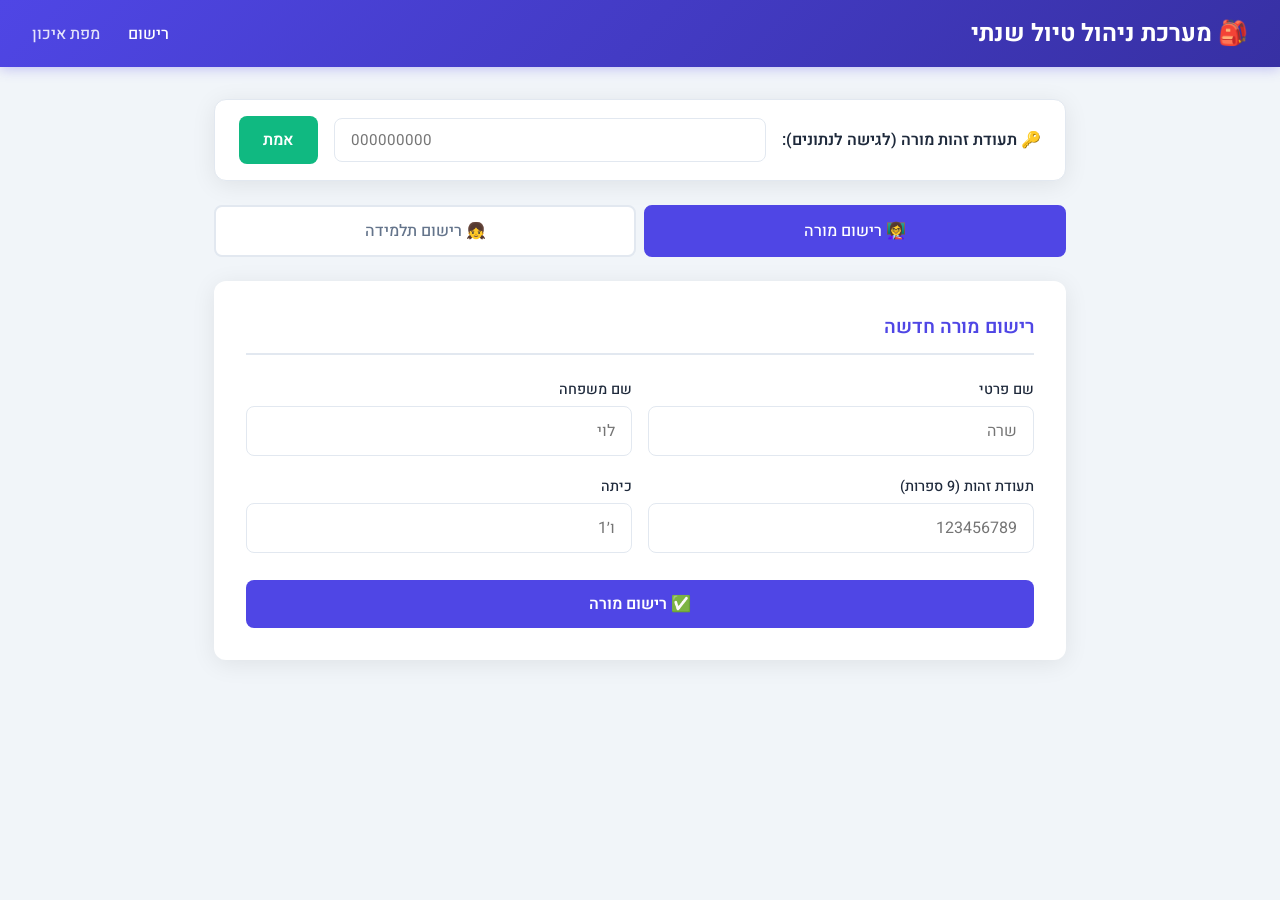
==== client/index.html @ 146b28fc "finish version 1 (not perfect)" ====
<!DOCTYPE html>
<html lang="he" dir="rtl">
<head>
  <meta charset="UTF-8" />
  <meta name="viewport" content="width=device-width, initial-scale=1.0" />
  <title>מערכת ניהול טיול — רישום</title>
  <meta name="description" content="מערכת לניהול הטיול השנתי של בנות כיתה ו׳ — רישום מורות ותלמידות" />
  <link rel="stylesheet" href="css/style.css" />
</head>
<body>

<!-- ── Header ─────────────────────────────────────────────────────────── -->
<header>
  <h1>🎒 מערכת ניהול טיול שנתי</h1>
  <nav>
    <a href="index.html" class="active">רישום</a>
    <a href="map.html">מפת איכון</a>
  </nav>
</header>

<div class="container">

  <!-- ── שורת אימות מורה ─────────────────────────────────────────────── -->
  <!--
    מנגנון האבטחה שלנו:
    מורה מזינה את תעודת הזהות שלה כאן.
    כל בקשה לשרת תשלח את התעודת זהות הזו ב-Header "X-Teacher-ID".
    השרת בודק שהיא קיימת ב-DB — אם לא, מחזיר 403 Forbidden.
  -->
  <div class="auth-bar" id="authBar">
    <label for="teacherAuthId">🔑 תעודת זהות מורה (לגישה לנתונים):</label>
    <input type="text" id="teacherAuthId" maxlength="9" placeholder="000000000" />
    <button class="btn btn-success" onclick="setTeacherAuth()">אמת</button>
    <span id="authBadge" class="badge" style="display:none"></span>
  </div>

  <!-- ── Tabs: בחירה בין רישום מורה / תלמידה ────────────────────────── -->
  <div class="tabs">
    <button class="tab-btn active" id="tabTeacher" onclick="switchTab('teacher')">
      👩‍🏫 רישום מורה
    </button>
    <button class="tab-btn" id="tabStudent" onclick="switchTab('student')">
      👧 רישום תלמידה
    </button>
  </div>

  <!-- ── טופס רישום מורה ─────────────────────────────────────────────── -->
  <div class="card" id="formTeacher">
    <h2>רישום מורה חדשה</h2>
    <form id="teacherForm" onsubmit="submitTeacher(event)">
      <div class="form-row">
        <div class="form-group">
          <label for="tFirstName">שם פרטי</label>
          <input type="text" id="tFirstName" required placeholder="שרה" />
        </div>
        <div class="form-group">
          <label for="tLastName">שם משפחה</label>
          <input type="text" id="tLastName" required placeholder="לוי" />
        </div>
      </div>
      <div class="form-row">
        <div class="form-group">
          <label for="tIdNumber">תעודת זהות (9 ספרות)</label>
          <input type="text" id="tIdNumber" required maxlength="9" placeholder="123456789" pattern="\d{9}" />
        </div>
        <div class="form-group">
          <label for="tClassName">כיתה</label>
          <input type="text" id="tClassName" required placeholder="ו׳1" />
        </div>
      </div>
      <button type="submit" class="btn btn-primary">✅ רישום מורה</button>
    </form>
    <div class="alert" id="teacherAlert"></div>
  </div>

  <!-- ── טופס רישום תלמידה ───────────────────────────────────────────── -->
  <div class="card" id="formStudent" style="display:none">
    <h2>רישום תלמידה חדשה</h2>
    <p style="color: var(--muted); font-size:0.9rem; margin-bottom:1rem;">
      ⚠️ רישום תלמידה מחייב אימות מורה בשורת האימות למעלה.
    </p>
    <form id="studentForm" onsubmit="submitStudent(event)">
      <div class="form-row">
        <div class="form-group">
          <label for="sFirstName">שם פרטי</label>
          <input type="text" id="sFirstName" required placeholder="מיכל" />
        </div>
        <div class="form-group">
          <label for="sLastName">שם משפחה</label>
          <input type="text" id="sLastName" required placeholder="כהן" />
        </div>
      </div>
      <div class="form-row">
        <div class="form-group">
          <label for="sIdNumber">תעודת זהות (9 ספרות)</label>
          <input type="text" id="sIdNumber" required maxlength="9" placeholder="987654321" pattern="\d{9}" />
        </div>
        <div class="form-group">
          <label for="sClassName">כיתה</label>
          <input type="text" id="sClassName" required placeholder="ו׳1" />
        </div>
      </div>
      <button type="submit" class="btn btn-primary">✅ רישום תלמידה</button>
    </form>
    <div class="alert" id="studentAlert"></div>
  </div>

</div><!-- /container -->

<script src="js/register.js"></script>
</body>
</html>
---- client/css/style.css ----
/* ════════════════════════════════════════════════════════════════
   style.css — עיצוב כללי למערכת ניהול הטיול
   ════════════════════════════════════════════════════════════════ */

@import url('https://fonts.googleapis.com/css2?family=Heebo:wght@300;400;500;600;700&display=swap');

/* ── משתני צבעים (CSS Variables) ── */
:root {
  --primary:     #4f46e5;   /* סגול */
  --primary-dark:#3730a3;
  --success:     #10b981;   /* ירוק */
  --danger:      #ef4444;   /* אדום */
  --warning:     #f59e0b;   /* כתום */
  --bg:          #f1f5f9;
  --card:        #ffffff;
  --text:        #1e293b;
  --muted:       #64748b;
  --border:      #e2e8f0;
  --radius:      12px;
  --shadow:      0 4px 24px rgba(0,0,0,0.08);
}

* {
  box-sizing: border-box;
  margin: 0;
  padding: 0;
}

body {
  font-family: 'Heebo', sans-serif;
  background: var(--bg);
  color: var(--text);
  direction: rtl;
  min-height: 100vh;
}

/* ── Header ── */
header {
  background: linear-gradient(135deg, var(--primary), var(--primary-dark));
  color: white;
  padding: 1rem 2rem;
  display: flex;
  align-items: center;
  justify-content: space-between;
  box-shadow: 0 2px 12px rgba(79,70,229,0.3);
}

header h1 {
  font-size: 1.5rem;
  font-weight: 700;
  display: flex;
  align-items: center;
  gap: 0.5rem;
}

header nav a {
  color: rgba(255,255,255,0.85);
  text-decoration: none;
  margin-right: 1.5rem;
  font-weight: 500;
  transition: color 0.2s;
}

header nav a:hover,
header nav a.active {
  color: white;
}

/* ── Container ── */
.container {
  max-width: 900px;
  margin: 2rem auto;
  padding: 0 1.5rem;
}

/* ── Card ── */
.card {
  background: var(--card);
  border-radius: var(--radius);
  box-shadow: var(--shadow);
  padding: 2rem;
  margin-bottom: 1.5rem;
}

.card h2 {
  font-size: 1.2rem;
  font-weight: 600;
  margin-bottom: 1.5rem;
  color: var(--primary);
  border-bottom: 2px solid var(--border);
  padding-bottom: 0.75rem;
}

/* ── Tabs ── */
.tabs {
  display: flex;
  gap: 0.5rem;
  margin-bottom: 1.5rem;
}

.tab-btn {
  flex: 1;
  padding: 0.75rem;
  border: 2px solid var(--border);
  background: white;
  border-radius: 8px;
  cursor: pointer;
  font-family: 'Heebo', sans-serif;
  font-size: 1rem;
  font-weight: 500;
  color: var(--muted);
  transition: all 0.2s;
}

.tab-btn.active {
  background: var(--primary);
  border-color: var(--primary);
  color: white;
}

.tab-btn:hover:not(.active) {
  border-color: var(--primary);
  color: var(--primary);
}

/* ── Form ── */
.form-group {
  margin-bottom: 1.2rem;
}

.form-group label {
  display: block;
  font-weight: 500;
  margin-bottom: 0.4rem;
  font-size: 0.9rem;
  color: var(--text);
}

.form-group input,
.form-group select {
  width: 100%;
  padding: 0.75rem 1rem;
  border: 1.5px solid var(--border);
  border-radius: 8px;
  font-family: 'Heebo', sans-serif;
  font-size: 1rem;
  color: var(--text);
  background: white;
  transition: border-color 0.2s, box-shadow 0.2s;
  direction: rtl;
}

.form-group input:focus,
.form-group select:focus {
  outline: none;
  border-color: var(--primary);
  box-shadow: 0 0 0 3px rgba(79,70,229,0.15);
}

.form-row {
  display: grid;
  grid-template-columns: 1fr 1fr;
  gap: 1rem;
}

/* ── Buttons ── */
.btn {
  display: inline-flex;
  align-items: center;
  gap: 0.4rem;
  padding: 0.75rem 1.5rem;
  border: none;
  border-radius: 8px;
  font-family: 'Heebo', sans-serif;
  font-size: 1rem;
  font-weight: 600;
  cursor: pointer;
  transition: all 0.2s;
}

.btn-primary {
  background: var(--primary);
  color: white;
  width: 100%;
  justify-content: center;
  margin-top: 0.5rem;
}

.btn-primary:hover {
  background: var(--primary-dark);
  transform: translateY(-1px);
  box-shadow: 0 4px 12px rgba(79,70,229,0.3);
}

.btn-success {
  background: var(--success);
  color: white;
}

.btn-danger {
  background: var(--danger);
  color: white;
}

/* ── Alert Messages ── */
.alert {
  padding: 0.85rem 1.2rem;
  border-radius: 8px;
  font-weight: 500;
  margin-top: 1rem;
  display: none;
  animation: fadeIn 0.3s ease;
}

.alert.show { display: block; }

.alert-success {
  background: #d1fae5;
  color: #065f46;
  border: 1px solid #6ee7b7;
}

.alert-error {
  background: #fee2e2;
  color: #991b1b;
  border: 1px solid #fca5a5;
}

/* ── Auth Bar ── */
.auth-bar {
  background: white;
  border: 1.5px solid var(--border);
  border-radius: var(--radius);
  padding: 1rem 1.5rem;
  margin-bottom: 1.5rem;
  display: flex;
  align-items: center;
  gap: 1rem;
  box-shadow: var(--shadow);
}

.auth-bar label {
  font-weight: 600;
  white-space: nowrap;
  color: var(--text);
}

.auth-bar input {
  flex: 1;
  padding: 0.6rem 1rem;
  border: 1.5px solid var(--border);
  border-radius: 8px;
  font-family: 'Heebo', sans-serif;
  font-size: 0.95rem;
  direction: ltr;
}

.auth-bar input:focus {
  outline: none;
  border-color: var(--primary);
}

/* ── Teacher ID Badge ── */
.badge {
  display: inline-flex;
  align-items: center;
  padding: 0.3rem 0.8rem;
  border-radius: 20px;
  font-size: 0.8rem;
  font-weight: 600;
}

.badge-auth {
  background: #d1fae5;
  color: #065f46;
}

/* ── Animations ── */
@keyframes fadeIn {
  from { opacity: 0; transform: translateY(-5px); }
  to   { opacity: 1; transform: translateY(0); }
}

/* ── Responsive ── */
@media (max-width: 600px) {
  .form-row { grid-template-columns: 1fr; }
  header { flex-direction: column; gap: 0.5rem; }
}
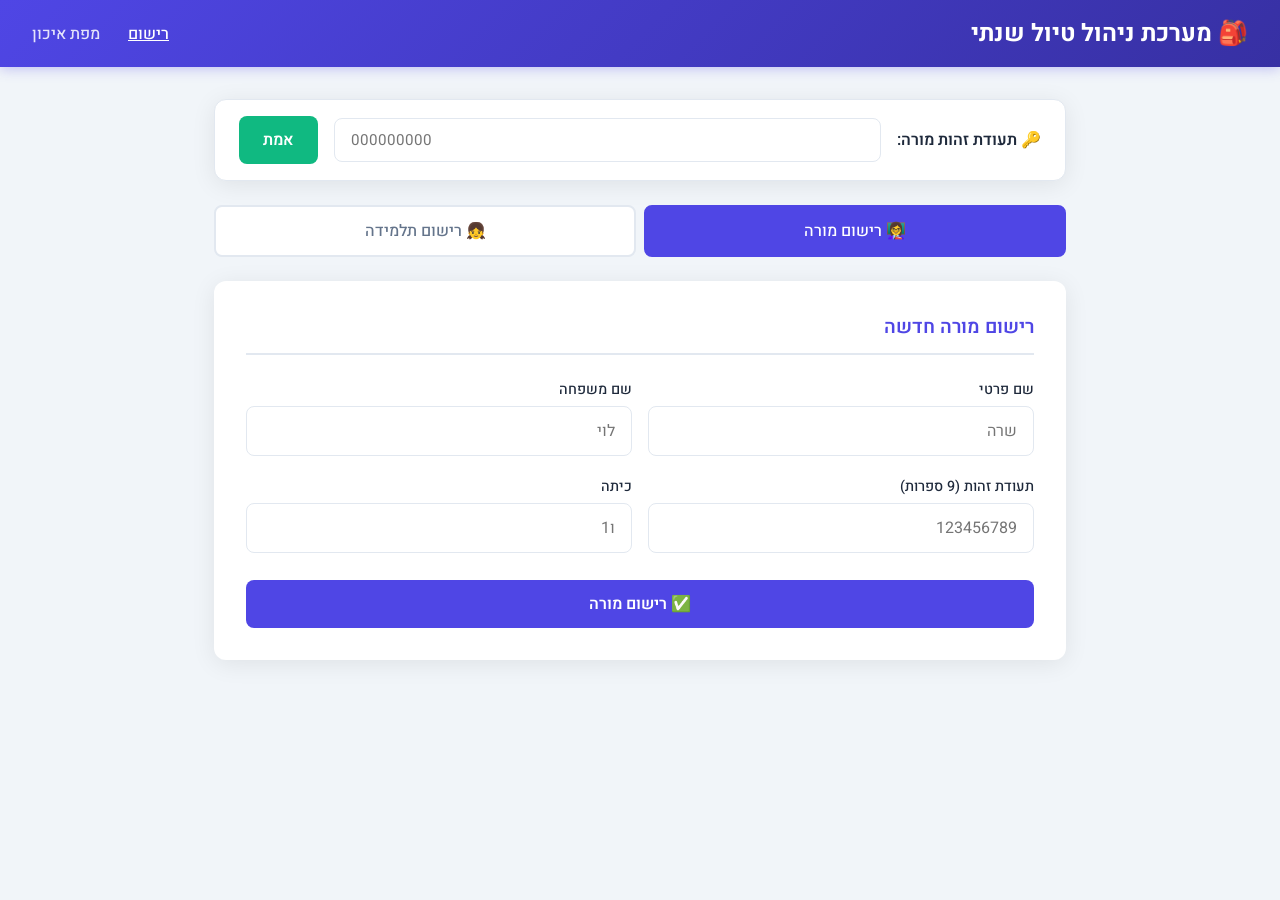
==== commit 419d1a6b: "refactor: consolidate code structure from Separation of Concerns(fit for huge project) to co-locatio" ====
--- a/client/index.html
+++ b/client/index.html
@@ -5,11 +5,55 @@
   <meta name="viewport" content="width=device-width, initial-scale=1.0" />
   <title>מערכת ניהול טיול — רישום</title>
   <meta name="description" content="מערכת לניהול הטיול השנתי של בנות כיתה ו׳ — רישום מורות ותלמידות" />
-  <link rel="stylesheet" href="css/style.css" />
+  <link rel="preconnect" href="https://fonts.googleapis.com">
+  <link href="https://fonts.googleapis.com/css2?family=Heebo:wght@300;400;500;600;700&display=swap" rel="stylesheet">
+  <style>
+    :root {
+      --primary: #4f46e5; --primary-dark: #3730a3;
+      --success: #10b981; --danger: #ef4444;
+      --bg: #f1f5f9; --card: #ffffff;
+      --text: #1e293b; --muted: #64748b;
+      --border: #e2e8f0; --radius: 12px;
+      --shadow: 0 4px 24px rgba(0,0,0,0.08);
+    }
+    *, *::before, *::after { box-sizing: border-box; margin: 0; padding: 0; }
+    body { font-family: 'Heebo', sans-serif; background: var(--bg); color: var(--text); direction: rtl; min-height: 100vh; }
+    header { background: linear-gradient(135deg, var(--primary), var(--primary-dark)); color: white; padding: 1rem 2rem; display: flex; align-items: center; justify-content: space-between; box-shadow: 0 2px 12px rgba(79,70,229,0.3); }
+    header h1 { font-size: 1.5rem; font-weight: 700; }
+    header nav a { color: rgba(255,255,255,0.85); text-decoration: none; margin-right: 1.5rem; font-weight: 500; transition: color 0.2s; }
+    header nav a:hover, header nav a.active { color: white; text-decoration: underline; }
+    .container { max-width: 900px; margin: 2rem auto; padding: 0 1.5rem; }
+    .card { background: var(--card); border-radius: var(--radius); box-shadow: var(--shadow); padding: 2rem; margin-bottom: 1.5rem; }
+    .card h2 { font-size: 1.2rem; font-weight: 600; margin-bottom: 1.5rem; color: var(--primary); border-bottom: 2px solid var(--border); padding-bottom: 0.75rem; }
+    .tabs { display: flex; gap: 0.5rem; margin-bottom: 1.5rem; }
+    .tab-btn { flex: 1; padding: 0.75rem; border: 2px solid var(--border); background: white; border-radius: 8px; cursor: pointer; font-family: 'Heebo', sans-serif; font-size: 1rem; font-weight: 500; color: var(--muted); transition: all 0.2s; }
+    .tab-btn.active { background: var(--primary); border-color: var(--primary); color: white; }
+    .tab-btn:hover:not(.active) { border-color: var(--primary); color: var(--primary); }
+    .form-group { margin-bottom: 1.2rem; }
+    .form-group label { display: block; font-weight: 500; margin-bottom: 0.4rem; font-size: 0.9rem; }
+    .form-group input { width: 100%; padding: 0.75rem 1rem; border: 1.5px solid var(--border); border-radius: 8px; font-family: 'Heebo', sans-serif; font-size: 1rem; transition: border-color 0.2s, box-shadow 0.2s; direction: rtl; }
+    .form-group input:focus { outline: none; border-color: var(--primary); box-shadow: 0 0 0 3px rgba(79,70,229,0.15); }
+    .form-row { display: grid; grid-template-columns: 1fr 1fr; gap: 1rem; }
+    .btn { display: inline-flex; align-items: center; gap: 0.4rem; padding: 0.75rem 1.5rem; border: none; border-radius: 8px; font-family: 'Heebo', sans-serif; font-size: 1rem; font-weight: 600; cursor: pointer; transition: all 0.2s; }
+    .btn-primary { background: var(--primary); color: white; width: 100%; justify-content: center; margin-top: 0.5rem; }
+    .btn-primary:hover { background: var(--primary-dark); transform: translateY(-1px); box-shadow: 0 4px 12px rgba(79,70,229,0.3); }
+    .btn-success { background: var(--success); color: white; }
+    .alert { padding: 0.85rem 1.2rem; border-radius: 8px; font-weight: 500; margin-top: 1rem; display: none; }
+    .alert.show { display: block; animation: fadeIn 0.3s ease; }
+    .alert-success { background: #d1fae5; color: #065f46; border: 1px solid #6ee7b7; }
+    .alert-error { background: #fee2e2; color: #991b1b; border: 1px solid #fca5a5; }
+    .auth-bar { background: white; border: 1.5px solid var(--border); border-radius: var(--radius); padding: 1rem 1.5rem; margin-bottom: 1.5rem; display: flex; align-items: center; gap: 1rem; box-shadow: var(--shadow); }
+    .auth-bar label { font-weight: 600; white-space: nowrap; }
+    .auth-bar input { flex: 1; padding: 0.6rem 1rem; border: 1.5px solid var(--border); border-radius: 8px; font-family: 'Heebo', sans-serif; font-size: 0.95rem; direction: ltr; }
+    .auth-bar input:focus { outline: none; border-color: var(--primary); }
+    .badge { display: inline-flex; align-items: center; padding: 0.3rem 0.8rem; border-radius: 20px; font-size: 0.8rem; font-weight: 600; }
+    .badge-auth { background: #d1fae5; color: #065f46; }
+    @keyframes fadeIn { from { opacity: 0; transform: translateY(-5px); } to { opacity: 1; transform: translateY(0); } }
+    @media (max-width: 600px) { .form-row { grid-template-columns: 1fr; } header { flex-direction: column; gap: 0.5rem; } }
+  </style>
 </head>
 <body>
 
-<!-- ── Header ─────────────────────────────────────────────────────────── -->
 <header>
   <h1>🎒 מערכת ניהול טיול שנתי</h1>
   <nav>
@@ -20,93 +64,130 @@
 
 <div class="container">
 
-  <!-- ── שורת אימות מורה ─────────────────────────────────────────────── -->
-  <!--
-    מנגנון האבטחה שלנו:
-    מורה מזינה את תעודת הזהות שלה כאן.
-    כל בקשה לשרת תשלח את התעודת זהות הזו ב-Header "X-Teacher-ID".
-    השרת בודק שהיא קיימת ב-DB — אם לא, מחזיר 403 Forbidden.
-  -->
-  <div class="auth-bar" id="authBar">
-    <label for="teacherAuthId">🔑 תעודת זהות מורה (לגישה לנתונים):</label>
+  <!-- שורת אימות: מורה מזינה ת.ז כדי שהשרת יאפשר לה לגשת לנתונים -->
+  <div class="auth-bar">
+    <label for="teacherAuthId">🔑 תעודת זהות מורה:</label>
     <input type="text" id="teacherAuthId" maxlength="9" placeholder="000000000" />
     <button class="btn btn-success" onclick="setTeacherAuth()">אמת</button>
     <span id="authBadge" class="badge" style="display:none"></span>
   </div>
 
-  <!-- ── Tabs: בחירה בין רישום מורה / תלמידה ────────────────────────── -->
+  <!-- Tabs: מעבר בין רישום מורה לרישום תלמידה -->
   <div class="tabs">
-    <button class="tab-btn active" id="tabTeacher" onclick="switchTab('teacher')">
-      👩‍🏫 רישום מורה
-    </button>
-    <button class="tab-btn" id="tabStudent" onclick="switchTab('student')">
-      👧 רישום תלמידה
-    </button>
+    <button class="tab-btn active" id="tabTeacher" onclick="switchTab('teacher')">👩‍🏫 רישום מורה</button>
+    <button class="tab-btn" id="tabStudent" onclick="switchTab('student')">👧 רישום תלמידה</button>
   </div>
 
-  <!-- ── טופס רישום מורה ─────────────────────────────────────────────── -->
+  <!-- טופס מורה -->
   <div class="card" id="formTeacher">
     <h2>רישום מורה חדשה</h2>
     <form id="teacherForm" onsubmit="submitTeacher(event)">
       <div class="form-row">
-        <div class="form-group">
-          <label for="tFirstName">שם פרטי</label>
-          <input type="text" id="tFirstName" required placeholder="שרה" />
-        </div>
-        <div class="form-group">
-          <label for="tLastName">שם משפחה</label>
-          <input type="text" id="tLastName" required placeholder="לוי" />
-        </div>
+        <div class="form-group"><label for="tFirstName">שם פרטי</label><input type="text" id="tFirstName" required placeholder="שרה" /></div>
+        <div class="form-group"><label for="tLastName">שם משפחה</label><input type="text" id="tLastName" required placeholder="לוי" /></div>
       </div>
       <div class="form-row">
-        <div class="form-group">
-          <label for="tIdNumber">תעודת זהות (9 ספרות)</label>
-          <input type="text" id="tIdNumber" required maxlength="9" placeholder="123456789" pattern="\d{9}" />
-        </div>
-        <div class="form-group">
-          <label for="tClassName">כיתה</label>
-          <input type="text" id="tClassName" required placeholder="ו׳1" />
-        </div>
+        <div class="form-group"><label for="tIdNumber">תעודת זהות (9 ספרות)</label><input type="text" id="tIdNumber" required maxlength="9" placeholder="123456789" pattern="\d{9}" /></div>
+        <div class="form-group"><label for="tClassName">כיתה</label><input type="text" id="tClassName" required placeholder="ו1" /></div>
       </div>
       <button type="submit" class="btn btn-primary">✅ רישום מורה</button>
     </form>
     <div class="alert" id="teacherAlert"></div>
   </div>
 
-  <!-- ── טופס רישום תלמידה ───────────────────────────────────────────── -->
+  <!-- טופס תלמידה -->
   <div class="card" id="formStudent" style="display:none">
     <h2>רישום תלמידה חדשה</h2>
-    <p style="color: var(--muted); font-size:0.9rem; margin-bottom:1rem;">
-      ⚠️ רישום תלמידה מחייב אימות מורה בשורת האימות למעלה.
-    </p>
+    <p style="color:var(--muted);font-size:0.9rem;margin-bottom:1rem;">⚠️ רישום תלמידה מחייב אימות מורה בשורה למעלה.</p>
     <form id="studentForm" onsubmit="submitStudent(event)">
       <div class="form-row">
-        <div class="form-group">
-          <label for="sFirstName">שם פרטי</label>
-          <input type="text" id="sFirstName" required placeholder="מיכל" />
-        </div>
-        <div class="form-group">
-          <label for="sLastName">שם משפחה</label>
-          <input type="text" id="sLastName" required placeholder="כהן" />
-        </div>
+        <div class="form-group"><label for="sFirstName">שם פרטי</label><input type="text" id="sFirstName" required placeholder="מיכל" /></div>
+        <div class="form-group"><label for="sLastName">שם משפחה</label><input type="text" id="sLastName" required placeholder="כהן" /></div>
       </div>
       <div class="form-row">
-        <div class="form-group">
-          <label for="sIdNumber">תעודת זהות (9 ספרות)</label>
-          <input type="text" id="sIdNumber" required maxlength="9" placeholder="987654321" pattern="\d{9}" />
-        </div>
-        <div class="form-group">
-          <label for="sClassName">כיתה</label>
-          <input type="text" id="sClassName" required placeholder="ו׳1" />
-        </div>
+        <div class="form-group"><label for="sIdNumber">תעודת זהות (9 ספרות)</label><input type="text" id="sIdNumber" required maxlength="9" placeholder="987654321" pattern="\d{9}" /></div>
+        <div class="form-group"><label for="sClassName">כיתה</label><input type="text" id="sClassName" required placeholder="ו1" /></div>
       </div>
       <button type="submit" class="btn btn-primary">✅ רישום תלמידה</button>
     </form>
     <div class="alert" id="studentAlert"></div>
   </div>
 
-</div><!-- /container -->
+</div>
 
-<script src="js/register.js"></script>
+<script>
+const API = "http://localhost:5000";
+
+// ── Auth ─────────────────────────────────────────────────────────
+function setTeacherAuth() {
+  const id = document.getElementById("teacherAuthId").value.trim();
+  if (!/^\d{9}$/.test(id)) { alert("תעודת זהות חייבת להיות 9 ספרות"); return; }
+  sessionStorage.setItem("teacherAuthId", id);
+  const b = document.getElementById("authBadge");
+  b.textContent = `✓ מאומתת: ${id}`; b.className = "badge badge-auth"; b.style.display = "inline-flex";
+}
+function getAuth() { return sessionStorage.getItem("teacherAuthId"); }
+
+// ── Tabs ─────────────────────────────────────────────────────────
+function switchTab(type) {
+  document.getElementById("formTeacher").style.display = type === "teacher" ? "block" : "none";
+  document.getElementById("formStudent").style.display = type === "student" ? "block" : "none";
+  document.getElementById("tabTeacher").className = "tab-btn" + (type === "teacher" ? " active" : "");
+  document.getElementById("tabStudent").className  = "tab-btn" + (type === "student" ? " active" : "");
+}
+
+// ── Alert ────────────────────────────────────────────────────────
+function showAlert(id, msg, type) {
+  const el = document.getElementById(id);
+  el.textContent = msg; el.className = `alert alert-${type} show`;
+  setTimeout(() => el.className = "alert", 4000);
+}
+
+// ── רישום מורה ───────────────────────────────────────────────────
+async function submitTeacher(e) {
+  e.preventDefault();
+  const data = {
+    first_name: document.getElementById("tFirstName").value.trim(),
+    last_name:  document.getElementById("tLastName").value.trim(),
+    id_number:  document.getElementById("tIdNumber").value.trim(),
+    class_name: document.getElementById("tClassName").value.trim()
+  };
+  try {
+    const res = await fetch(`${API}/api/teachers`, { method:"POST", headers:{"Content-Type":"application/json"}, body: JSON.stringify(data) });
+    const r = await res.json();
+    if (res.ok) { showAlert("teacherAlert", "✅ " + r.message, "success"); document.getElementById("teacherForm").reset(); }
+    else showAlert("teacherAlert", "❌ " + r.error, "error");
+  } catch { showAlert("teacherAlert", "❌ שגיאת חיבור לשרת", "error"); }
+}
+
+// ── רישום תלמידה ─────────────────────────────────────────────────
+async function submitStudent(e) {
+  e.preventDefault();
+  const tid = getAuth();
+  if (!tid) { showAlert("studentAlert", "❌ יש לאמת מורה קודם", "error"); return; }
+  const data = {
+    first_name: document.getElementById("sFirstName").value.trim(),
+    last_name:  document.getElementById("sLastName").value.trim(),
+    id_number:  document.getElementById("sIdNumber").value.trim(),
+    class_name: document.getElementById("sClassName").value.trim()
+  };
+  try {
+    const res = await fetch(`${API}/api/students`, { method:"POST", headers:{"Content-Type":"application/json","X-Teacher-ID":tid}, body: JSON.stringify(data) });
+    const r = await res.json();
+    if (res.ok) { showAlert("studentAlert", "✅ " + r.message, "success"); document.getElementById("studentForm").reset(); }
+    else showAlert("studentAlert", "❌ " + r.error, "error");
+  } catch { showAlert("studentAlert", "❌ שגיאת חיבור לשרת", "error"); }
+}
+
+// ── שחזור badge בטעינה ───────────────────────────────────────────
+window.addEventListener("DOMContentLoaded", () => {
+  const s = getAuth();
+  if (s) {
+    document.getElementById("teacherAuthId").value = s;
+    const b = document.getElementById("authBadge");
+    b.textContent = `✓ מאומתת: ${s}`; b.className = "badge badge-auth"; b.style.display = "inline-flex";
+  }
+});
+</script>
 </body>
 </html>
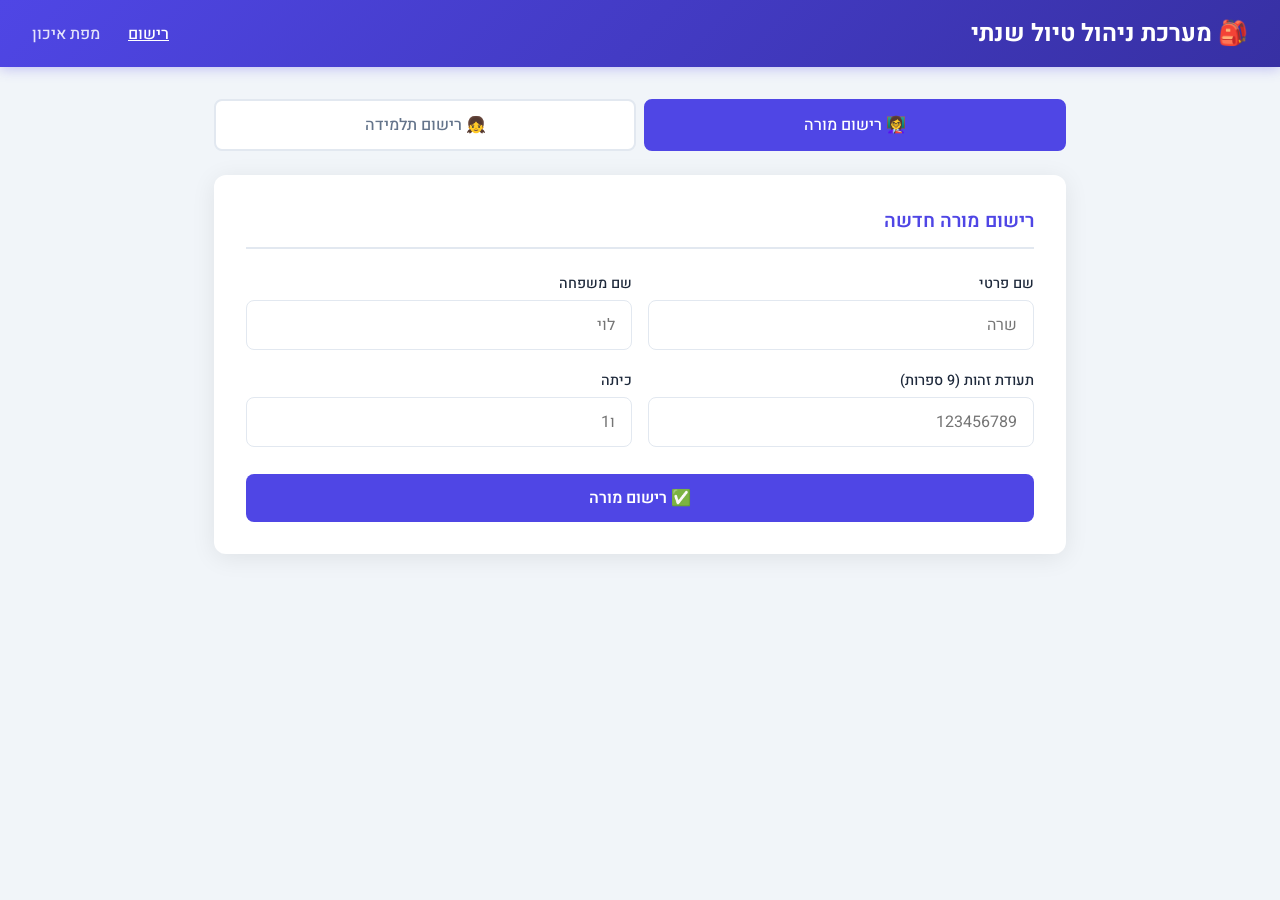
==== commit 51b3bc09: "improve the system, focus on the map screen" ====
--- a/client/index.html
+++ b/client/index.html
@@ -4,56 +4,49 @@
   <meta charset="UTF-8" />
   <meta name="viewport" content="width=device-width, initial-scale=1.0" />
   <title>מערכת ניהול טיול — רישום</title>
-  <meta name="description" content="מערכת לניהול הטיול השנתי של בנות כיתה ו׳ — רישום מורות ותלמידות" />
   <link rel="preconnect" href="https://fonts.googleapis.com">
   <link href="https://fonts.googleapis.com/css2?family=Heebo:wght@300;400;500;600;700&display=swap" rel="stylesheet">
   <style>
     :root {
-      --primary: #4f46e5; --primary-dark: #3730a3;
-      --success: #10b981; --danger: #ef4444;
-      --bg: #f1f5f9; --card: #ffffff;
-      --text: #1e293b; --muted: #64748b;
-      --border: #e2e8f0; --radius: 12px;
-      --shadow: 0 4px 24px rgba(0,0,0,0.08);
+      --primary:#4f46e5; --primary-dark:#3730a3;
+      --success:#10b981; --danger:#ef4444;
+      --bg:#f1f5f9; --card:#ffffff;
+      --text:#1e293b; --muted:#64748b;
+      --border:#e2e8f0; --radius:12px;
+      --shadow:0 4px 24px rgba(0,0,0,0.08);
     }
-    *, *::before, *::after { box-sizing: border-box; margin: 0; padding: 0; }
-    body { font-family: 'Heebo', sans-serif; background: var(--bg); color: var(--text); direction: rtl; min-height: 100vh; }
-    header { background: linear-gradient(135deg, var(--primary), var(--primary-dark)); color: white; padding: 1rem 2rem; display: flex; align-items: center; justify-content: space-between; box-shadow: 0 2px 12px rgba(79,70,229,0.3); }
-    header h1 { font-size: 1.5rem; font-weight: 700; }
-    header nav a { color: rgba(255,255,255,0.85); text-decoration: none; margin-right: 1.5rem; font-weight: 500; transition: color 0.2s; }
-    header nav a:hover, header nav a.active { color: white; text-decoration: underline; }
-    .container { max-width: 900px; margin: 2rem auto; padding: 0 1.5rem; }
-    .card { background: var(--card); border-radius: var(--radius); box-shadow: var(--shadow); padding: 2rem; margin-bottom: 1.5rem; }
-    .card h2 { font-size: 1.2rem; font-weight: 600; margin-bottom: 1.5rem; color: var(--primary); border-bottom: 2px solid var(--border); padding-bottom: 0.75rem; }
-    .tabs { display: flex; gap: 0.5rem; margin-bottom: 1.5rem; }
-    .tab-btn { flex: 1; padding: 0.75rem; border: 2px solid var(--border); background: white; border-radius: 8px; cursor: pointer; font-family: 'Heebo', sans-serif; font-size: 1rem; font-weight: 500; color: var(--muted); transition: all 0.2s; }
-    .tab-btn.active { background: var(--primary); border-color: var(--primary); color: white; }
-    .tab-btn:hover:not(.active) { border-color: var(--primary); color: var(--primary); }
-    .form-group { margin-bottom: 1.2rem; }
-    .form-group label { display: block; font-weight: 500; margin-bottom: 0.4rem; font-size: 0.9rem; }
-    .form-group input { width: 100%; padding: 0.75rem 1rem; border: 1.5px solid var(--border); border-radius: 8px; font-family: 'Heebo', sans-serif; font-size: 1rem; transition: border-color 0.2s, box-shadow 0.2s; direction: rtl; }
-    .form-group input:focus { outline: none; border-color: var(--primary); box-shadow: 0 0 0 3px rgba(79,70,229,0.15); }
-    .form-row { display: grid; grid-template-columns: 1fr 1fr; gap: 1rem; }
-    .btn { display: inline-flex; align-items: center; gap: 0.4rem; padding: 0.75rem 1.5rem; border: none; border-radius: 8px; font-family: 'Heebo', sans-serif; font-size: 1rem; font-weight: 600; cursor: pointer; transition: all 0.2s; }
-    .btn-primary { background: var(--primary); color: white; width: 100%; justify-content: center; margin-top: 0.5rem; }
-    .btn-primary:hover { background: var(--primary-dark); transform: translateY(-1px); box-shadow: 0 4px 12px rgba(79,70,229,0.3); }
-    .btn-success { background: var(--success); color: white; }
-    .alert { padding: 0.85rem 1.2rem; border-radius: 8px; font-weight: 500; margin-top: 1rem; display: none; }
-    .alert.show { display: block; animation: fadeIn 0.3s ease; }
-    .alert-success { background: #d1fae5; color: #065f46; border: 1px solid #6ee7b7; }
-    .alert-error { background: #fee2e2; color: #991b1b; border: 1px solid #fca5a5; }
-    .auth-bar { background: white; border: 1.5px solid var(--border); border-radius: var(--radius); padding: 1rem 1.5rem; margin-bottom: 1.5rem; display: flex; align-items: center; gap: 1rem; box-shadow: var(--shadow); }
-    .auth-bar label { font-weight: 600; white-space: nowrap; }
-    .auth-bar input { flex: 1; padding: 0.6rem 1rem; border: 1.5px solid var(--border); border-radius: 8px; font-family: 'Heebo', sans-serif; font-size: 0.95rem; direction: ltr; }
-    .auth-bar input:focus { outline: none; border-color: var(--primary); }
-    .badge { display: inline-flex; align-items: center; padding: 0.3rem 0.8rem; border-radius: 20px; font-size: 0.8rem; font-weight: 600; }
-    .badge-auth { background: #d1fae5; color: #065f46; }
-    @keyframes fadeIn { from { opacity: 0; transform: translateY(-5px); } to { opacity: 1; transform: translateY(0); } }
-    @media (max-width: 600px) { .form-row { grid-template-columns: 1fr; } header { flex-direction: column; gap: 0.5rem; } }
+    *,*::before,*::after{box-sizing:border-box;margin:0;padding:0}
+    body{font-family:'Heebo',sans-serif;background:var(--bg);color:var(--text);direction:rtl;min-height:100vh}
+    header{background:linear-gradient(135deg,var(--primary),var(--primary-dark));color:white;padding:1rem 2rem;display:flex;align-items:center;justify-content:space-between;box-shadow:0 2px 12px rgba(79,70,229,0.3)}
+    header h1{font-size:1.5rem;font-weight:700}
+    header nav a{color:rgba(255,255,255,0.85);text-decoration:none;margin-right:1.5rem;font-weight:500}
+    header nav a:hover,header nav a.active{color:white;text-decoration:underline}
+    .container{max-width:900px;margin:2rem auto;padding:0 1.5rem}
+    .card{background:var(--card);border-radius:var(--radius);box-shadow:var(--shadow);padding:2rem;margin-bottom:1.5rem}
+    .card h2{font-size:1.2rem;font-weight:600;margin-bottom:1.5rem;color:var(--primary);border-bottom:2px solid var(--border);padding-bottom:0.75rem}
+    .tabs{display:flex;gap:0.5rem;margin-bottom:1.5rem}
+    .tab-btn{flex:1;padding:0.75rem;border:2px solid var(--border);background:white;border-radius:8px;cursor:pointer;font-family:'Heebo',sans-serif;font-size:1rem;font-weight:500;color:var(--muted);transition:all 0.2s}
+    .tab-btn.active{background:var(--primary);border-color:var(--primary);color:white}
+    .tab-btn:hover:not(.active){border-color:var(--primary);color:var(--primary)}
+    .form-group{margin-bottom:1.2rem}
+    .form-group label{display:block;font-weight:500;margin-bottom:0.4rem;font-size:0.9rem}
+    .form-group input{width:100%;padding:0.75rem 1rem;border:1.5px solid var(--border);border-radius:8px;font-family:'Heebo',sans-serif;font-size:1rem;transition:border-color 0.2s,box-shadow 0.2s;direction:rtl}
+    .form-group input:focus{outline:none;border-color:var(--primary);box-shadow:0 0 0 3px rgba(79,70,229,0.15)}
+    .form-group input.auth-field{border-color:var(--primary);background:#f5f3ff}
+    .form-row{display:grid;grid-template-columns:1fr 1fr;gap:1rem}
+    .btn{display:inline-flex;align-items:center;gap:0.4rem;padding:0.75rem 1.5rem;border:none;border-radius:8px;font-family:'Heebo',sans-serif;font-size:1rem;font-weight:600;cursor:pointer;transition:all 0.2s}
+    .btn-primary{background:var(--primary);color:white;width:100%;justify-content:center;margin-top:0.5rem}
+    .btn-primary:hover{background:var(--primary-dark);transform:translateY(-1px);box-shadow:0 4px 12px rgba(79,70,229,0.3)}
+    .alert{padding:0.85rem 1.2rem;border-radius:8px;font-weight:500;margin-top:1rem;display:none}
+    .alert.show{display:block;animation:fadeIn 0.3s ease}
+    .alert-success{background:#d1fae5;color:#065f46;border:1px solid #6ee7b7}
+    .alert-error{background:#fee2e2;color:#991b1b;border:1px solid #fca5a5}
+    .divider{border:none;border-top:1.5px dashed var(--border);margin:1.2rem 0}
+    @keyframes fadeIn{from{opacity:0;transform:translateY(-5px)}to{opacity:1;transform:translateY(0)}}
+    @media(max-width:600px){.form-row{grid-template-columns:1fr};header{flex-direction:column;gap:0.5rem}}
   </style>
 </head>
 <body>
-
 <header>
   <h1>🎒 מערכת ניהול טיול שנתי</h1>
   <nav>
@@ -63,22 +56,12 @@
 </header>
 
 <div class="container">
-
-  <!-- שורת אימות: מורה מזינה ת.ז כדי שהשרת יאפשר לה לגשת לנתונים -->
-  <div class="auth-bar">
-    <label for="teacherAuthId">🔑 תעודת זהות מורה:</label>
-    <input type="text" id="teacherAuthId" maxlength="9" placeholder="000000000" />
-    <button class="btn btn-success" onclick="setTeacherAuth()">אמת</button>
-    <span id="authBadge" class="badge" style="display:none"></span>
-  </div>
-
-  <!-- Tabs: מעבר בין רישום מורה לרישום תלמידה -->
   <div class="tabs">
     <button class="tab-btn active" id="tabTeacher" onclick="switchTab('teacher')">👩‍🏫 רישום מורה</button>
     <button class="tab-btn" id="tabStudent" onclick="switchTab('student')">👧 רישום תלמידה</button>
   </div>
 
-  <!-- טופס מורה -->
+  <!-- טופס מורה — פתוח לכולם, לא דורש אימות -->
   <div class="card" id="formTeacher">
     <h2>רישום מורה חדשה</h2>
     <form id="teacherForm" onsubmit="submitTeacher(event)">
@@ -95,55 +78,49 @@
     <div class="alert" id="teacherAlert"></div>
   </div>
 
-  <!-- טופס תלמידה -->
+  <!-- טופס תלמידה — דורש ת.ז מורה בתוך הטופס עצמו -->
   <div class="card" id="formStudent" style="display:none">
     <h2>רישום תלמידה חדשה</h2>
-    <p style="color:var(--muted);font-size:0.9rem;margin-bottom:1rem;">⚠️ רישום תלמידה מחייב אימות מורה בשורה למעלה.</p>
     <form id="studentForm" onsubmit="submitStudent(event)">
+
+      <!-- שדה אימות מורה — חלק אינטגרלי מהטופס -->
+      <div class="form-group">
+        <label for="sTeacherId">🔑 תעודת זהות מורה מאמתת (נדרש לרישום תלמידה)</label>
+        <input type="text" id="sTeacherId" required maxlength="9" placeholder="000000000" pattern="\d{9}" class="auth-field" />
+      </div>
+      <hr class="divider" />
+
       <div class="form-row">
         <div class="form-group"><label for="sFirstName">שם פרטי</label><input type="text" id="sFirstName" required placeholder="מיכל" /></div>
         <div class="form-group"><label for="sLastName">שם משפחה</label><input type="text" id="sLastName" required placeholder="כהן" /></div>
       </div>
       <div class="form-row">
-        <div class="form-group"><label for="sIdNumber">תעודת זהות (9 ספרות)</label><input type="text" id="sIdNumber" required maxlength="9" placeholder="987654321" pattern="\d{9}" /></div>
+        <div class="form-group"><label for="sIdNumber">תעודת זהות תלמידה (9 ספרות)</label><input type="text" id="sIdNumber" required maxlength="9" placeholder="987654321" pattern="\d{9}" /></div>
         <div class="form-group"><label for="sClassName">כיתה</label><input type="text" id="sClassName" required placeholder="ו1" /></div>
       </div>
       <button type="submit" class="btn btn-primary">✅ רישום תלמידה</button>
     </form>
     <div class="alert" id="studentAlert"></div>
   </div>
-
 </div>
 
 <script>
 const API = "http://localhost:5000";
 
-// ── Auth ─────────────────────────────────────────────────────────
-function setTeacherAuth() {
-  const id = document.getElementById("teacherAuthId").value.trim();
-  if (!/^\d{9}$/.test(id)) { alert("תעודת זהות חייבת להיות 9 ספרות"); return; }
-  sessionStorage.setItem("teacherAuthId", id);
-  const b = document.getElementById("authBadge");
-  b.textContent = `✓ מאומתת: ${id}`; b.className = "badge badge-auth"; b.style.display = "inline-flex";
-}
-function getAuth() { return sessionStorage.getItem("teacherAuthId"); }
-
-// ── Tabs ─────────────────────────────────────────────────────────
 function switchTab(type) {
-  document.getElementById("formTeacher").style.display = type === "teacher" ? "block" : "none";
-  document.getElementById("formStudent").style.display = type === "student" ? "block" : "none";
-  document.getElementById("tabTeacher").className = "tab-btn" + (type === "teacher" ? " active" : "");
-  document.getElementById("tabStudent").className  = "tab-btn" + (type === "student" ? " active" : "");
+  document.getElementById("formTeacher").style.display = type==="teacher"?"block":"none";
+  document.getElementById("formStudent").style.display  = type==="student"?"block":"none";
+  document.getElementById("tabTeacher").className = "tab-btn"+(type==="teacher"?" active":"");
+  document.getElementById("tabStudent").className  = "tab-btn"+(type==="student"?" active":"");
 }
 
-// ── Alert ────────────────────────────────────────────────────────
 function showAlert(id, msg, type) {
   const el = document.getElementById(id);
   el.textContent = msg; el.className = `alert alert-${type} show`;
-  setTimeout(() => el.className = "alert", 4000);
+  setTimeout(()=>el.className="alert", 4000);
 }
 
-// ── רישום מורה ───────────────────────────────────────────────────
+// רישום מורה — לא דורש אימות
 async function submitTeacher(e) {
   e.preventDefault();
   const data = {
@@ -153,18 +130,19 @@
     class_name: document.getElementById("tClassName").value.trim()
   };
   try {
-    const res = await fetch(`${API}/api/teachers`, { method:"POST", headers:{"Content-Type":"application/json"}, body: JSON.stringify(data) });
+    const res = await fetch(`${API}/api/teachers`, {
+      method:"POST", headers:{"Content-Type":"application/json"}, body:JSON.stringify(data)
+    });
     const r = await res.json();
-    if (res.ok) { showAlert("teacherAlert", "✅ " + r.message, "success"); document.getElementById("teacherForm").reset(); }
-    else showAlert("teacherAlert", "❌ " + r.error, "error");
-  } catch { showAlert("teacherAlert", "❌ שגיאת חיבור לשרת", "error"); }
+    if (res.ok) { showAlert("teacherAlert","✅ "+r.message,"success"); document.getElementById("teacherForm").reset(); }
+    else showAlert("teacherAlert","❌ "+r.error,"error");
+  } catch { showAlert("teacherAlert","❌ שגיאת חיבור לשרת","error"); }
 }
 
-// ── רישום תלמידה ─────────────────────────────────────────────────
+// רישום תלמידה — ת.ז מורה נשלחת כ-Header; השרת מוודא שהיא מורה אמיתית
 async function submitStudent(e) {
   e.preventDefault();
-  const tid = getAuth();
-  if (!tid) { showAlert("studentAlert", "❌ יש לאמת מורה קודם", "error"); return; }
+  const tid = document.getElementById("sTeacherId").value.trim();
   const data = {
     first_name: document.getElementById("sFirstName").value.trim(),
     last_name:  document.getElementById("sLastName").value.trim(),
@@ -172,22 +150,16 @@
     class_name: document.getElementById("sClassName").value.trim()
   };
   try {
-    const res = await fetch(`${API}/api/students`, { method:"POST", headers:{"Content-Type":"application/json","X-Teacher-ID":tid}, body: JSON.stringify(data) });
+    const res = await fetch(`${API}/api/students`, {
+      method:"POST",
+      headers:{"Content-Type":"application/json","X-Teacher-ID":tid},
+      body:JSON.stringify(data)
+    });
     const r = await res.json();
-    if (res.ok) { showAlert("studentAlert", "✅ " + r.message, "success"); document.getElementById("studentForm").reset(); }
-    else showAlert("studentAlert", "❌ " + r.error, "error");
-  } catch { showAlert("studentAlert", "❌ שגיאת חיבור לשרת", "error"); }
+    if (res.ok) { showAlert("studentAlert","✅ "+r.message,"success"); document.getElementById("studentForm").reset(); }
+    else showAlert("studentAlert","❌ "+r.error,"error");
+  } catch { showAlert("studentAlert","❌ שגיאת חיבור לשרת","error"); }
 }
-
-// ── שחזור badge בטעינה ───────────────────────────────────────────
-window.addEventListener("DOMContentLoaded", () => {
-  const s = getAuth();
-  if (s) {
-    document.getElementById("teacherAuthId").value = s;
-    const b = document.getElementById("authBadge");
-    b.textContent = `✓ מאומתת: ${s}`; b.className = "badge badge-auth"; b.style.display = "inline-flex";
-  }
-});
 </script>
 </body>
 </html>
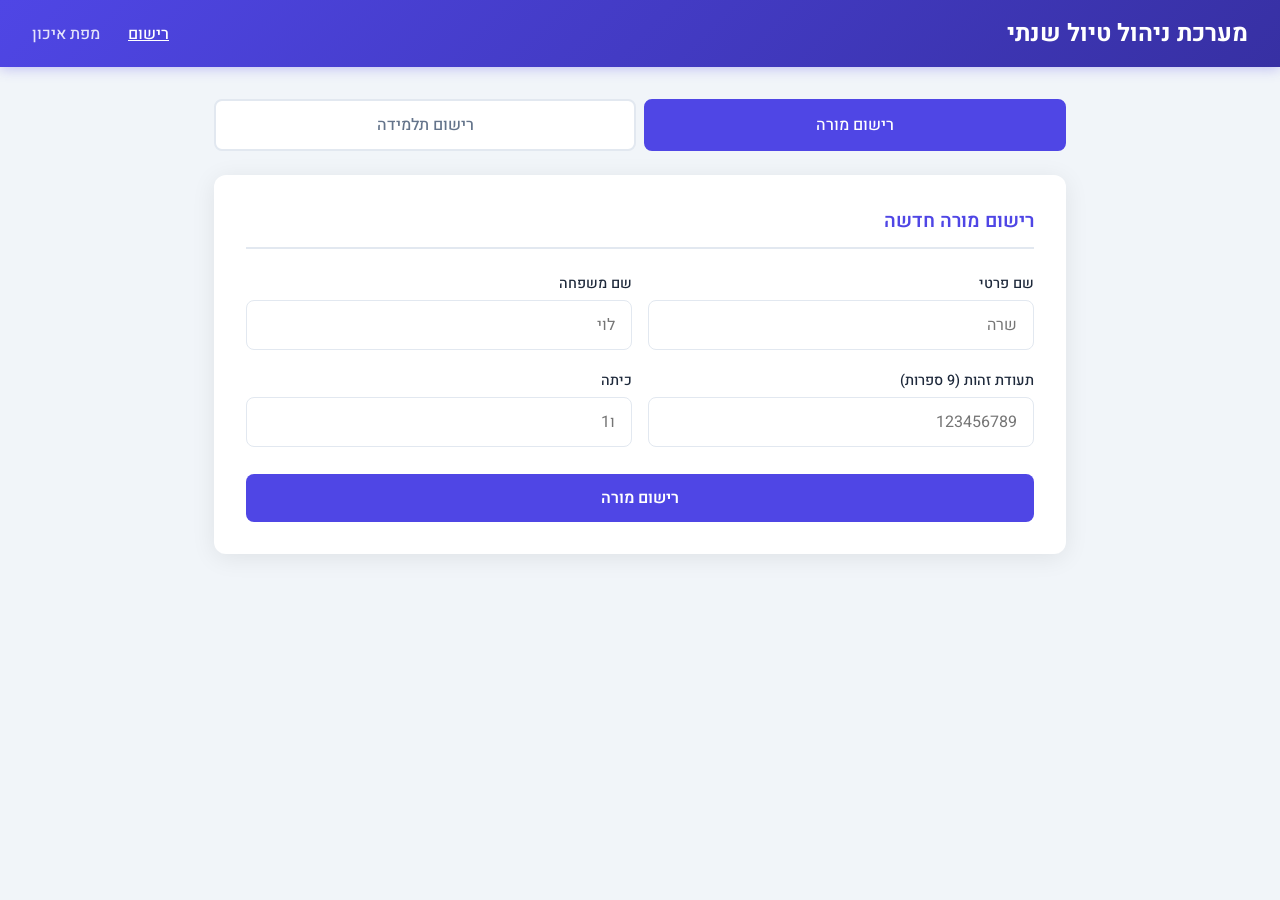
==== commit daf5bd16: "clean the code and organize the files" ====
--- a/client/index.html
+++ b/client/index.html
@@ -4,51 +4,42 @@
   <meta charset="UTF-8" />
   <meta name="viewport" content="width=device-width, initial-scale=1.0" />
   <title>מערכת ניהול טיול — רישום</title>
-  <link rel="preconnect" href="https://fonts.googleapis.com">
-  <link href="https://fonts.googleapis.com/css2?family=Heebo:wght@300;400;500;600;700&display=swap" rel="stylesheet">
+  <link href="https://fonts.googleapis.com/css2?family=Heebo:wght@400;500;600;700&display=swap" rel="stylesheet">
   <style>
-    :root {
-      --primary:#4f46e5; --primary-dark:#3730a3;
-      --success:#10b981; --danger:#ef4444;
-      --bg:#f1f5f9; --card:#ffffff;
-      --text:#1e293b; --muted:#64748b;
-      --border:#e2e8f0; --radius:12px;
-      --shadow:0 4px 24px rgba(0,0,0,0.08);
-    }
-    *,*::before,*::after{box-sizing:border-box;margin:0;padding:0}
-    body{font-family:'Heebo',sans-serif;background:var(--bg);color:var(--text);direction:rtl;min-height:100vh}
-    header{background:linear-gradient(135deg,var(--primary),var(--primary-dark));color:white;padding:1rem 2rem;display:flex;align-items:center;justify-content:space-between;box-shadow:0 2px 12px rgba(79,70,229,0.3)}
-    header h1{font-size:1.5rem;font-weight:700}
-    header nav a{color:rgba(255,255,255,0.85);text-decoration:none;margin-right:1.5rem;font-weight:500}
-    header nav a:hover,header nav a.active{color:white;text-decoration:underline}
-    .container{max-width:900px;margin:2rem auto;padding:0 1.5rem}
-    .card{background:var(--card);border-radius:var(--radius);box-shadow:var(--shadow);padding:2rem;margin-bottom:1.5rem}
-    .card h2{font-size:1.2rem;font-weight:600;margin-bottom:1.5rem;color:var(--primary);border-bottom:2px solid var(--border);padding-bottom:0.75rem}
-    .tabs{display:flex;gap:0.5rem;margin-bottom:1.5rem}
-    .tab-btn{flex:1;padding:0.75rem;border:2px solid var(--border);background:white;border-radius:8px;cursor:pointer;font-family:'Heebo',sans-serif;font-size:1rem;font-weight:500;color:var(--muted);transition:all 0.2s}
-    .tab-btn.active{background:var(--primary);border-color:var(--primary);color:white}
-    .tab-btn:hover:not(.active){border-color:var(--primary);color:var(--primary)}
-    .form-group{margin-bottom:1.2rem}
-    .form-group label{display:block;font-weight:500;margin-bottom:0.4rem;font-size:0.9rem}
-    .form-group input{width:100%;padding:0.75rem 1rem;border:1.5px solid var(--border);border-radius:8px;font-family:'Heebo',sans-serif;font-size:1rem;transition:border-color 0.2s,box-shadow 0.2s;direction:rtl}
-    .form-group input:focus{outline:none;border-color:var(--primary);box-shadow:0 0 0 3px rgba(79,70,229,0.15)}
-    .form-group input.auth-field{border-color:var(--primary);background:#f5f3ff}
-    .form-row{display:grid;grid-template-columns:1fr 1fr;gap:1rem}
-    .btn{display:inline-flex;align-items:center;gap:0.4rem;padding:0.75rem 1.5rem;border:none;border-radius:8px;font-family:'Heebo',sans-serif;font-size:1rem;font-weight:600;cursor:pointer;transition:all 0.2s}
-    .btn-primary{background:var(--primary);color:white;width:100%;justify-content:center;margin-top:0.5rem}
-    .btn-primary:hover{background:var(--primary-dark);transform:translateY(-1px);box-shadow:0 4px 12px rgba(79,70,229,0.3)}
-    .alert{padding:0.85rem 1.2rem;border-radius:8px;font-weight:500;margin-top:1rem;display:none}
-    .alert.show{display:block;animation:fadeIn 0.3s ease}
-    .alert-success{background:#d1fae5;color:#065f46;border:1px solid #6ee7b7}
-    .alert-error{background:#fee2e2;color:#991b1b;border:1px solid #fca5a5}
-    .divider{border:none;border-top:1.5px dashed var(--border);margin:1.2rem 0}
-    @keyframes fadeIn{from{opacity:0;transform:translateY(-5px)}to{opacity:1;transform:translateY(0)}}
-    @media(max-width:600px){.form-row{grid-template-columns:1fr};header{flex-direction:column;gap:0.5rem}}
+    :root { --p:#4f46e5; --pd:#3730a3; --bg:#f1f5f9; --card:#fff; --text:#1e293b; --muted:#64748b; --border:#e2e8f0; --r:12px; --sh:0 4px 24px rgba(0,0,0,0.08); }
+    *,*::before,*::after { box-sizing:border-box; margin:0; padding:0; }
+    body { font-family:'Heebo',sans-serif; background:var(--bg); color:var(--text); min-height:100vh; }
+    header { background:linear-gradient(135deg,var(--p),var(--pd)); color:#fff; padding:1rem 2rem; display:flex; align-items:center; justify-content:space-between; box-shadow:0 2px 12px rgba(79,70,229,0.3); }
+    header h1 { font-size:1.5rem; font-weight:700; }
+    header nav a { color:rgba(255,255,255,0.85); text-decoration:none; margin-right:1.5rem; font-weight:500; }
+    header nav a:hover, header nav a.active { color:#fff; text-decoration:underline; }
+    .container { max-width:900px; margin:2rem auto; padding:0 1.5rem; }
+    .card { background:var(--card); border-radius:var(--r); box-shadow:var(--sh); padding:2rem; margin-bottom:1.5rem; }
+    .card h2 { font-size:1.2rem; font-weight:600; margin-bottom:1.5rem; color:var(--p); border-bottom:2px solid var(--border); padding-bottom:0.75rem; }
+    .tabs { display:flex; gap:0.5rem; margin-bottom:1.5rem; }
+    .tab-btn { flex:1; padding:0.75rem; border:2px solid var(--border); background:#fff; border-radius:8px; cursor:pointer; font-family:'Heebo',sans-serif; font-size:1rem; font-weight:500; color:var(--muted); transition:all 0.2s; }
+    .tab-btn.active { background:var(--p); border-color:var(--p); color:#fff; }
+    .tab-btn:hover:not(.active) { border-color:var(--p); color:var(--p); }
+    .form-row { display:grid; grid-template-columns:1fr 1fr; gap:1rem; }
+    .form-group { margin-bottom:1.2rem; }
+    .form-group label { display:block; font-weight:500; margin-bottom:0.4rem; font-size:0.9rem; }
+    .form-group input { width:100%; padding:0.75rem 1rem; border:1.5px solid var(--border); border-radius:8px; font-family:'Heebo',sans-serif; font-size:1rem; transition:border-color 0.2s,box-shadow 0.2s; }
+    .form-group input:focus { outline:none; border-color:var(--p); box-shadow:0 0 0 3px rgba(79,70,229,0.15); }
+    .form-group input.auth-field { border-color:var(--p); background:#f5f3ff; }
+    .btn-primary { display:block; width:100%; padding:0.75rem; margin-top:0.5rem; border:none; border-radius:8px; background:var(--p); color:#fff; font-family:'Heebo',sans-serif; font-size:1rem; font-weight:600; cursor:pointer; transition:all 0.2s; }
+    .btn-primary:hover { background:var(--pd); transform:translateY(-1px); box-shadow:0 4px 12px rgba(79,70,229,0.3); }
+    .divider { border:none; border-top:1.5px dashed var(--border); margin:1.2rem 0; }
+    .alert { padding:0.85rem 1.2rem; border-radius:8px; font-weight:500; margin-top:1rem; display:none; }
+    .alert.show { display:block; animation:fadeIn 0.3s ease; }
+    .alert-success { background:#d1fae5; color:#065f46; border:1px solid #6ee7b7; }
+    .alert-error { background:#fee2e2; color:#991b1b; border:1px solid #fca5a5; }
+    @keyframes fadeIn { from{opacity:0;transform:translateY(-5px)} to{opacity:1;transform:translateY(0)} }
+    @media(max-width:600px) { .form-row{grid-template-columns:1fr} header{flex-direction:column;gap:0.5rem} }
   </style>
 </head>
 <body>
 <header>
-  <h1>🎒 מערכת ניהול טיול שנתי</h1>
+  <h1>מערכת ניהול טיול שנתי</h1>
   <nav>
     <a href="index.html" class="active">רישום</a>
     <a href="map.html">מפת איכון</a>
@@ -57,48 +48,43 @@
 
 <div class="container">
   <div class="tabs">
-    <button class="tab-btn active" id="tabTeacher" onclick="switchTab('teacher')">👩‍🏫 רישום מורה</button>
-    <button class="tab-btn" id="tabStudent" onclick="switchTab('student')">👧 רישום תלמידה</button>
+    <button class="tab-btn active" id="tabTeacher" onclick="switchTab('teacher')">רישום מורה</button>
+    <button class="tab-btn" id="tabStudent" onclick="switchTab('student')">רישום תלמידה</button>
   </div>
 
-  <!-- טופס מורה — פתוח לכולם, לא דורש אימות -->
   <div class="card" id="formTeacher">
     <h2>רישום מורה חדשה</h2>
-    <form id="teacherForm" onsubmit="submitTeacher(event)">
+    <form onsubmit="submitTeacher(event)">
       <div class="form-row">
-        <div class="form-group"><label for="tFirstName">שם פרטי</label><input type="text" id="tFirstName" required placeholder="שרה" /></div>
-        <div class="form-group"><label for="tLastName">שם משפחה</label><input type="text" id="tLastName" required placeholder="לוי" /></div>
+        <div class="form-group"><label>שם פרטי</label><input id="tFirstName" required placeholder="שרה" /></div>
+        <div class="form-group"><label>שם משפחה</label><input id="tLastName" required placeholder="לוי" /></div>
       </div>
       <div class="form-row">
-        <div class="form-group"><label for="tIdNumber">תעודת זהות (9 ספרות)</label><input type="text" id="tIdNumber" required maxlength="9" placeholder="123456789" pattern="\d{9}" /></div>
-        <div class="form-group"><label for="tClassName">כיתה</label><input type="text" id="tClassName" required placeholder="ו1" /></div>
+        <div class="form-group"><label>תעודת זהות (9 ספרות)</label><input id="tIdNumber" required maxlength="9" placeholder="123456789" pattern="\d{9}" /></div>
+        <div class="form-group"><label>כיתה</label><input id="tClassName" required placeholder="ו1" /></div>
       </div>
-      <button type="submit" class="btn btn-primary">✅ רישום מורה</button>
+      <button type="submit" class="btn-primary">רישום מורה</button>
     </form>
     <div class="alert" id="teacherAlert"></div>
   </div>
 
-  <!-- טופס תלמידה — דורש ת.ז מורה בתוך הטופס עצמו -->
   <div class="card" id="formStudent" style="display:none">
     <h2>רישום תלמידה חדשה</h2>
-    <form id="studentForm" onsubmit="submitStudent(event)">
-
-      <!-- שדה אימות מורה — חלק אינטגרלי מהטופס -->
+    <form onsubmit="submitStudent(event)">
       <div class="form-group">
-        <label for="sTeacherId">🔑 תעודת זהות מורה מאמתת (נדרש לרישום תלמידה)</label>
-        <input type="text" id="sTeacherId" required maxlength="9" placeholder="000000000" pattern="\d{9}" class="auth-field" />
+        <label>תעודת זהות מורה מאמתת</label>
+        <input id="sTeacherId" required maxlength="9" placeholder="000000000" pattern="\d{9}" class="auth-field" onblur="syncClass()" />
       </div>
       <hr class="divider" />
-
       <div class="form-row">
-        <div class="form-group"><label for="sFirstName">שם פרטי</label><input type="text" id="sFirstName" required placeholder="מיכל" /></div>
-        <div class="form-group"><label for="sLastName">שם משפחה</label><input type="text" id="sLastName" required placeholder="כהן" /></div>
+        <div class="form-group"><label>שם פרטי</label><input id="sFirstName" required placeholder="מיכל" /></div>
+        <div class="form-group"><label>שם משפחה</label><input id="sLastName" required placeholder="כהן" /></div>
       </div>
       <div class="form-row">
-        <div class="form-group"><label for="sIdNumber">תעודת זהות תלמידה (9 ספרות)</label><input type="text" id="sIdNumber" required maxlength="9" placeholder="987654321" pattern="\d{9}" /></div>
-        <div class="form-group"><label for="sClassName">כיתה</label><input type="text" id="sClassName" required placeholder="ו1" /></div>
+        <div class="form-group"><label>תעודת זהות תלמידה</label><input id="sIdNumber" required maxlength="9" placeholder="987654321" pattern="\d{9}" /></div>
+        <div class="form-group"><label>כיתה (אוטומטי)</label><input id="sClassName" required placeholder="ימולא אוטומטית" readonly /></div>
       </div>
-      <button type="submit" class="btn btn-primary">✅ רישום תלמידה</button>
+      <button type="submit" class="btn-primary">רישום תלמידה</button>
     </form>
     <div class="alert" id="studentAlert"></div>
   </div>
@@ -106,59 +92,57 @@
 
 <script>
 const API = "http://localhost:5000";
+const $ = id => document.getElementById(id);
 
-function switchTab(type) {
-  document.getElementById("formTeacher").style.display = type==="teacher"?"block":"none";
-  document.getElementById("formStudent").style.display  = type==="student"?"block":"none";
-  document.getElementById("tabTeacher").className = "tab-btn"+(type==="teacher"?" active":"");
-  document.getElementById("tabStudent").className  = "tab-btn"+(type==="student"?" active":"");
+function switchTab(t) {
+  $("formTeacher").style.display = t === "teacher" ? "block" : "none";
+  $("formStudent").style.display  = t === "student" ? "block" : "none";
+  $("tabTeacher").className = "tab-btn" + (t === "teacher" ? " active" : "");
+  $("tabStudent").className = "tab-btn" + (t === "student" ? " active" : "");
 }
 
-function showAlert(id, msg, type) {
-  const el = document.getElementById(id);
+function alert(id, msg, type) {
+  const el = $(id);
   el.textContent = msg; el.className = `alert alert-${type} show`;
-  setTimeout(()=>el.className="alert", 4000);
+  setTimeout(() => el.className = "alert", 4000);
 }
 
-// רישום מורה — לא דורש אימות
+async function syncClass() {
+  const tid = $("sTeacherId").value.trim();
+  $("sClassName").value = "";
+  if (!/^\d{9}$/.test(tid)) return null;
+  try {
+    const res = await fetch(`${API}/api/teachers/${tid}`, { headers: { "X-Teacher-ID": tid } });
+    const r = await res.json();
+    if (!res.ok) return null;
+    $("sClassName").value = (r.class_name || "").trim();
+    return $("sClassName").value || null;
+  } catch { return null; }
+}
+
 async function submitTeacher(e) {
   e.preventDefault();
-  const data = {
-    first_name: document.getElementById("tFirstName").value.trim(),
-    last_name:  document.getElementById("tLastName").value.trim(),
-    id_number:  document.getElementById("tIdNumber").value.trim(),
-    class_name: document.getElementById("tClassName").value.trim()
-  };
+  const data = { first_name: $("tFirstName").value.trim(), last_name: $("tLastName").value.trim(), id_number: $("tIdNumber").value.trim(), class_name: $("tClassName").value.trim() };
   try {
-    const res = await fetch(`${API}/api/teachers`, {
-      method:"POST", headers:{"Content-Type":"application/json"}, body:JSON.stringify(data)
-    });
+    const res = await fetch(`${API}/api/teachers`, { method: "POST", headers: { "Content-Type": "application/json" }, body: JSON.stringify(data) });
     const r = await res.json();
-    if (res.ok) { showAlert("teacherAlert","✅ "+r.message,"success"); document.getElementById("teacherForm").reset(); }
-    else showAlert("teacherAlert","❌ "+r.error,"error");
-  } catch { showAlert("teacherAlert","❌ שגיאת חיבור לשרת","error"); }
+    if (res.ok) { alert("teacherAlert", r.message, "success"); e.target.reset(); }
+    else alert("teacherAlert", r.error, "error");
+  } catch { alert("teacherAlert", "שגיאת חיבור לשרת", "error"); }
 }
 
-// רישום תלמידה — ת.ז מורה נשלחת כ-Header; השרת מוודא שהיא מורה אמיתית
 async function submitStudent(e) {
   e.preventDefault();
-  const tid = document.getElementById("sTeacherId").value.trim();
-  const data = {
-    first_name: document.getElementById("sFirstName").value.trim(),
-    last_name:  document.getElementById("sLastName").value.trim(),
-    id_number:  document.getElementById("sIdNumber").value.trim(),
-    class_name: document.getElementById("sClassName").value.trim()
-  };
+  const tid = $("sTeacherId").value.trim();
+  const cls = await syncClass();
+  if (!cls) { alert("studentAlert", "לא ניתן לאמת מורה", "error"); return; }
+  const data = { first_name: $("sFirstName").value.trim(), last_name: $("sLastName").value.trim(), id_number: $("sIdNumber").value.trim(), class_name: cls };
   try {
-    const res = await fetch(`${API}/api/students`, {
-      method:"POST",
-      headers:{"Content-Type":"application/json","X-Teacher-ID":tid},
-      body:JSON.stringify(data)
-    });
+    const res = await fetch(`${API}/api/students`, { method: "POST", headers: { "Content-Type": "application/json", "X-Teacher-ID": tid }, body: JSON.stringify(data) });
     const r = await res.json();
-    if (res.ok) { showAlert("studentAlert","✅ "+r.message,"success"); document.getElementById("studentForm").reset(); }
-    else showAlert("studentAlert","❌ "+r.error,"error");
-  } catch { showAlert("studentAlert","❌ שגיאת חיבור לשרת","error"); }
+    if (res.ok) { alert("studentAlert", r.message, "success"); e.target.reset(); }
+    else alert("studentAlert", r.error, "error");
+  } catch { alert("studentAlert", "שגיאת חיבור לשרת", "error"); }
 }
 </script>
 </body>
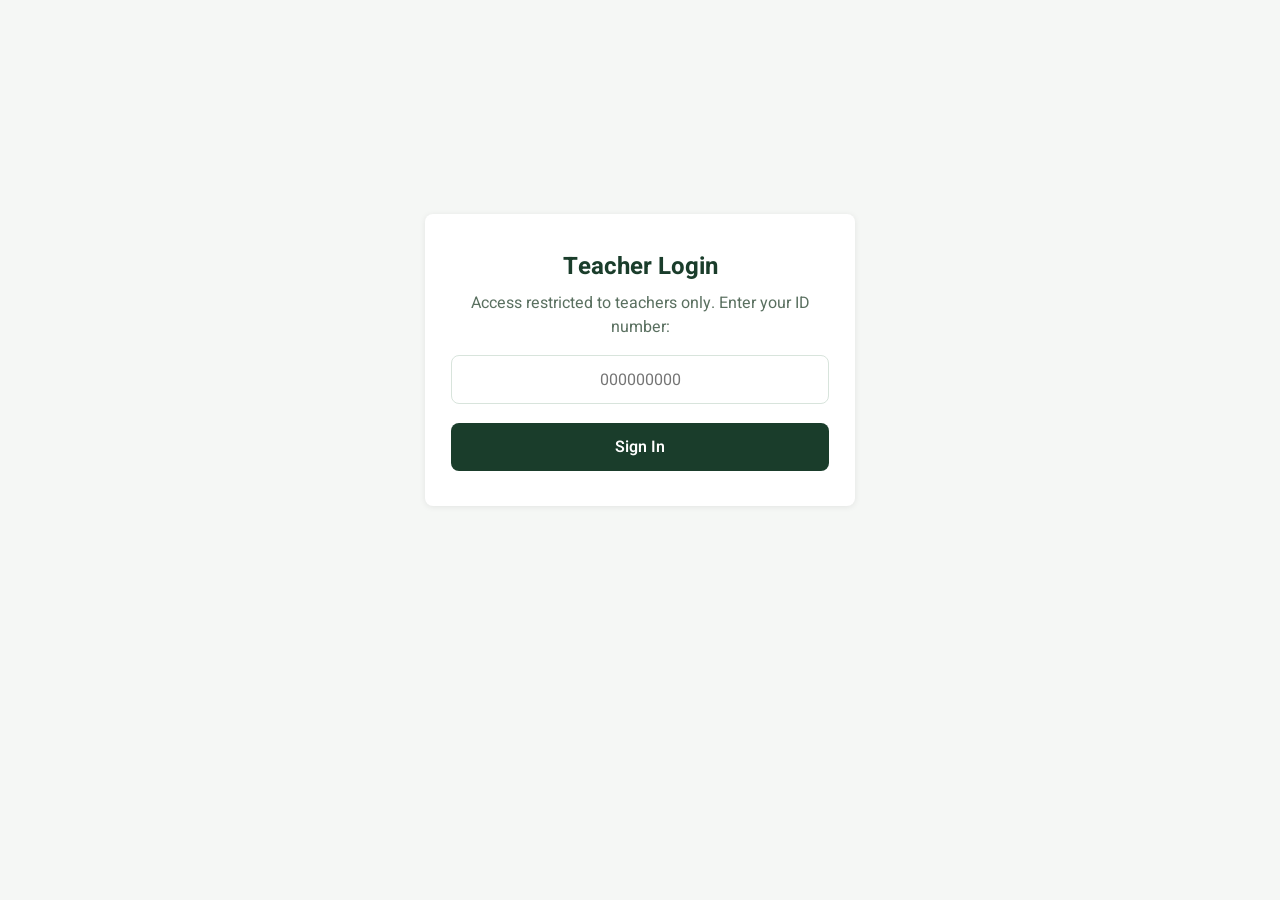
==== commit 5e9a2f8b: "fix a few things in the front and clean the code there" ====
--- a/client/index.html
+++ b/client/index.html
@@ -1,149 +1,208 @@
 <!DOCTYPE html>
-<html lang="he" dir="rtl">
+<html lang="en">
 <head>
-  <meta charset="UTF-8" />
-  <meta name="viewport" content="width=device-width, initial-scale=1.0" />
-  <title>מערכת ניהול טיול — רישום</title>
+  <meta charset="UTF-8" /><meta name="viewport" content="width=device-width,initial-scale=1.0" />
+  <title>Trip Manager — Registration</title>
   <link href="https://fonts.googleapis.com/css2?family=Heebo:wght@400;500;600;700&display=swap" rel="stylesheet">
   <style>
-    :root { --p:#4f46e5; --pd:#3730a3; --bg:#f1f5f9; --card:#fff; --text:#1e293b; --muted:#64748b; --border:#e2e8f0; --r:12px; --sh:0 4px 24px rgba(0,0,0,0.08); }
-    *,*::before,*::after { box-sizing:border-box; margin:0; padding:0; }
-    body { font-family:'Heebo',sans-serif; background:var(--bg); color:var(--text); min-height:100vh; }
-    header { background:linear-gradient(135deg,var(--p),var(--pd)); color:#fff; padding:1rem 2rem; display:flex; align-items:center; justify-content:space-between; box-shadow:0 2px 12px rgba(79,70,229,0.3); }
-    header h1 { font-size:1.5rem; font-weight:700; }
-    header nav a { color:rgba(255,255,255,0.85); text-decoration:none; margin-right:1.5rem; font-weight:500; }
-    header nav a:hover, header nav a.active { color:#fff; text-decoration:underline; }
-    .container { max-width:900px; margin:2rem auto; padding:0 1.5rem; }
-    .card { background:var(--card); border-radius:var(--r); box-shadow:var(--sh); padding:2rem; margin-bottom:1.5rem; }
-    .card h2 { font-size:1.2rem; font-weight:600; margin-bottom:1.5rem; color:var(--p); border-bottom:2px solid var(--border); padding-bottom:0.75rem; }
-    .tabs { display:flex; gap:0.5rem; margin-bottom:1.5rem; }
-    .tab-btn { flex:1; padding:0.75rem; border:2px solid var(--border); background:#fff; border-radius:8px; cursor:pointer; font-family:'Heebo',sans-serif; font-size:1rem; font-weight:500; color:var(--muted); transition:all 0.2s; }
-    .tab-btn.active { background:var(--p); border-color:var(--p); color:#fff; }
-    .tab-btn:hover:not(.active) { border-color:var(--p); color:var(--p); }
-    .form-row { display:grid; grid-template-columns:1fr 1fr; gap:1rem; }
-    .form-group { margin-bottom:1.2rem; }
-    .form-group label { display:block; font-weight:500; margin-bottom:0.4rem; font-size:0.9rem; }
-    .form-group input { width:100%; padding:0.75rem 1rem; border:1.5px solid var(--border); border-radius:8px; font-family:'Heebo',sans-serif; font-size:1rem; transition:border-color 0.2s,box-shadow 0.2s; }
-    .form-group input:focus { outline:none; border-color:var(--p); box-shadow:0 0 0 3px rgba(79,70,229,0.15); }
-    .form-group input.auth-field { border-color:var(--p); background:#f5f3ff; }
-    .btn-primary { display:block; width:100%; padding:0.75rem; margin-top:0.5rem; border:none; border-radius:8px; background:var(--p); color:#fff; font-family:'Heebo',sans-serif; font-size:1rem; font-weight:600; cursor:pointer; transition:all 0.2s; }
-    .btn-primary:hover { background:var(--pd); transform:translateY(-1px); box-shadow:0 4px 12px rgba(79,70,229,0.3); }
-    .divider { border:none; border-top:1.5px dashed var(--border); margin:1.2rem 0; }
-    .alert { padding:0.85rem 1.2rem; border-radius:8px; font-weight:500; margin-top:1rem; display:none; }
-    .alert.show { display:block; animation:fadeIn 0.3s ease; }
-    .alert-success { background:#d1fae5; color:#065f46; border:1px solid #6ee7b7; }
-    .alert-error { background:#fee2e2; color:#991b1b; border:1px solid #fca5a5; }
-    @keyframes fadeIn { from{opacity:0;transform:translateY(-5px)} to{opacity:1;transform:translateY(0)} }
-    @media(max-width:600px) { .form-row{grid-template-columns:1fr} header{flex-direction:column;gap:0.5rem} }
+    :root{--p:#1a3d2b;--pd:#122a1e;--err:#dc2626;--bg:#f5f7f5;--card:#fff;--text:#1a2e1f;--muted:#5a7060;--border:#d8e4dc;--r:8px;--sh:0 1px 6px rgba(0,0,0,0.08)}
+    *,*::before,*::after{box-sizing:border-box;margin:0;padding:0}
+    body{font-family:'Heebo',sans-serif;background:var(--bg);color:var(--text);min-height:100vh}
+
+    header{background:var(--p);color:#fff;padding:.85rem 2rem;display:grid;grid-template-columns:1fr auto 1fr;align-items:center;box-shadow:0 1px 4px rgba(0,0,0,.22)}
+    .header-brand{font-size:1.1rem;font-weight:700;white-space:nowrap}
+    .header-center{text-align:center}
+    .header-center .class-label{font-size:1.5rem;font-weight:800;display:block;line-height:1.1}
+    .header-center .teacher-label{font-size:.82rem;opacity:.75;display:block;margin-top:.1rem}
+    .header-right{display:flex;align-items:center;justify-content:flex-end;gap:1.2rem}
+    header nav{display:flex;align-items:center;gap:1.2rem}
+    nav a{color:rgba(255,255,255,.78);text-decoration:none;font-weight:500;font-size:.93rem}
+    nav a:hover,nav a.active{color:#fff;text-decoration:underline}
+    .btn-so{background:rgba(255,255,255,.12);color:#fff;border:1px solid rgba(255,255,255,.3);border-radius:5px;padding:.32rem .85rem;font-size:.87rem;font-family:'Heebo',sans-serif;cursor:pointer}
+    .btn-so:hover{background:rgba(255,255,255,.22)}
+
+    .container{max-width:900px;margin:2rem auto;padding:0 1.5rem}
+    .card{background:var(--card);border-radius:var(--r);box-shadow:var(--sh);padding:2rem;margin-bottom:1.5rem}
+    .card h2{font-size:1.2rem;font-weight:600;margin-bottom:1.5rem;color:var(--p);border-bottom:2px solid var(--border);padding-bottom:.75rem}
+    .tabs{display:flex;gap:.5rem;margin-bottom:1.5rem}
+    .tab-btn{flex:1;padding:.75rem;border:2px solid var(--border);background:#fff;border-radius:8px;cursor:pointer;font-family:'Heebo',sans-serif;font-size:1rem;font-weight:500;color:var(--muted);transition:all .2s}
+    .tab-btn.active{background:var(--p);border-color:var(--p);color:#fff}
+    .tab-btn:hover:not(.active){border-color:var(--p);color:var(--p)}
+    .form-row{display:grid;grid-template-columns:1fr 1fr;gap:1rem}
+    .form-group{margin-bottom:1.2rem}
+    .form-group label{display:block;font-weight:500;margin-bottom:.4rem;font-size:.9rem}
+    .form-group input{width:100%;padding:.75rem 1rem;border:1.5px solid var(--border);border-radius:8px;font-family:'Heebo',sans-serif;font-size:1rem;transition:border-color .2s,box-shadow .2s}
+    .form-group input:focus{outline:none;border-color:var(--p);box-shadow:0 0 0 3px rgba(26,61,43,.12)}
+    .form-group input.auth-field{border-color:var(--p);background:#edf5f0}
+    .btn-primary{display:block;width:100%;padding:.75rem;margin-top:.5rem;border:none;border-radius:8px;background:var(--p);color:#fff;font-family:'Heebo',sans-serif;font-size:1rem;font-weight:600;cursor:pointer;transition:all .2s}
+    .btn-primary:hover{background:var(--pd);transform:translateY(-1px);box-shadow:0 4px 12px rgba(26,61,43,.25)}
+    .alert{padding:.85rem 1.2rem;border-radius:8px;font-weight:500;margin-top:1rem;display:none}
+    .alert.show{display:block;animation:fadeIn .3s ease}
+    .alert-success{background:#dcfce7;color:#166534;border:1px solid #86efac}
+    .alert-error{background:#fee2e2;color:#991b1b;border:1px solid #fca5a5}
+    @keyframes fadeIn{from{opacity:0;transform:translateY(-5px)}to{opacity:1;transform:translateY(0)}}
+    #loginScreen{min-height:80vh;display:flex;align-items:center;justify-content:center}
+    .login-card{width:100%;max-width:430px;background:#fff;border-radius:var(--r);box-shadow:var(--sh);padding:2.2rem 1.6rem;text-align:center}
+    .login-card h2{color:var(--p);margin-bottom:.45rem}
+    .login-card p{color:var(--muted);margin-bottom:1rem}
+    .login-card input{width:100%;border:1.5px solid var(--border);border-radius:8px;padding:.7rem 1rem;text-align:center;font-size:1rem;font-family:'Heebo',sans-serif;margin-bottom:.7rem}
+    #loginError{display:none;color:var(--err);margin-top:.4rem;font-size:.9rem}
+    #dashboard{display:none}
+    @media(max-width:600px){.form-row{grid-template-columns:1fr}header{grid-template-columns:1fr;text-align:center;gap:.4rem}.header-right{justify-content:center}}
   </style>
 </head>
 <body>
-<header>
-  <h1>מערכת ניהול טיול שנתי</h1>
-  <nav>
-    <a href="index.html" class="active">רישום</a>
-    <a href="map.html">מפת איכון</a>
-  </nav>
-</header>
-
-<div class="container">
-  <div class="tabs">
-    <button class="tab-btn active" id="tabTeacher" onclick="switchTab('teacher')">רישום מורה</button>
-    <button class="tab-btn" id="tabStudent" onclick="switchTab('student')">רישום תלמידה</button>
+  <section id="loginScreen">
+    <div class="login-card">
+      <h2>Teacher Login</h2>
+      <p>Access restricted to teachers only. Enter your ID number:</p>
+      <input type="text" id="loginId" maxlength="9" placeholder="000000000"
+        oninput="this.value=this.value.replace(/\D/g,'')" onkeydown="if(event.key==='Enter')login()" />
+      <button class="btn-primary" onclick="login()">Sign In</button>
+      <div id="loginError"></div>
+    </div>
+  </section>
+
+  <div id="dashboard">
+    <header>
+      <span class="header-brand">Annual Trip Management</span>
+      <div class="header-center">
+        <span class="class-label" id="headerClass"></span>
+        <span class="teacher-label" id="headerTeacher"></span>
+      </div>
+      <div class="header-right">
+        <nav>
+          <a href="index.html" class="active">Registration</a>
+          <a href="map.html">Live Map</a>
+        </nav>
+        <button class="btn-so" onclick="logout()">Sign Out</button>
+      </div>
+    </header>
+
+    <div class="container">
+      <div class="tabs">
+        <button class="tab-btn active" id="tabTeacher" onclick="switchTab('teacher')">Register Teacher</button>
+        <button class="tab-btn" id="tabStudent" onclick="switchTab('student')">Register Student</button>
+      </div>
+
+      <div class="card" id="formTeacher">
+        <h2>Register New Teacher</h2>
+        <form onsubmit="submitTeacher(event)">
+          <div class="form-row">
+            <div class="form-group"><label>First Name</label><input id="tFirstName" placeholder="Sarah" /></div>
+            <div class="form-group"><label>Last Name</label><input id="tLastName" placeholder="Levi" /></div>
+          </div>
+          <div class="form-row">
+            <div class="form-group"><label>ID Number (9 digits)</label><input id="tIdNumber" maxlength="9" placeholder="123456789" /></div>
+            <div class="form-group"><label>Class</label><input id="tClassName" placeholder="6A" /></div>
+          </div>
+          <button type="submit" class="btn-primary">Register Teacher</button>
+        </form>
+        <div class="alert" id="teacherAlert"></div>
+      </div>
+
+      <div class="card" id="formStudent" style="display:none">
+        <h2>Register New Student</h2>
+        <form onsubmit="submitStudent(event)">
+          <div class="form-row">
+            <div class="form-group"><label>First Name</label><input id="sFirstName" placeholder="Maya" /></div>
+            <div class="form-group"><label>Last Name</label><input id="sLastName" placeholder="Cohen" /></div>
+          </div>
+          <div class="form-row">
+            <div class="form-group"><label>Student ID Number</label><input id="sIdNumber" maxlength="9" placeholder="987654321" /></div>
+            <div class="form-group"><label>Class (auto-filled)</label><input id="sClassName" placeholder="Auto-filled" readonly /></div>
+          </div>
+          <button type="submit" class="btn-primary">Register Student</button>
+        </form>
+        <div class="alert" id="studentAlert"></div>
+      </div>
+    </div>
   </div>
 
-  <div class="card" id="formTeacher">
-    <h2>רישום מורה חדשה</h2>
-    <form onsubmit="submitTeacher(event)">
-      <div class="form-row">
-        <div class="form-group"><label>שם פרטי</label><input id="tFirstName" required placeholder="שרה" /></div>
-        <div class="form-group"><label>שם משפחה</label><input id="tLastName" required placeholder="לוי" /></div>
-      </div>
-      <div class="form-row">
-        <div class="form-group"><label>תעודת זהות (9 ספרות)</label><input id="tIdNumber" required maxlength="9" placeholder="123456789" pattern="\d{9}" /></div>
-        <div class="form-group"><label>כיתה</label><input id="tClassName" required placeholder="ו1" /></div>
-      </div>
-      <button type="submit" class="btn-primary">רישום מורה</button>
-    </form>
-    <div class="alert" id="teacherAlert"></div>
-  </div>
-
-  <div class="card" id="formStudent" style="display:none">
-    <h2>רישום תלמידה חדשה</h2>
-    <form onsubmit="submitStudent(event)">
-      <div class="form-group">
-        <label>תעודת זהות מורה מאמתת</label>
-        <input id="sTeacherId" required maxlength="9" placeholder="000000000" pattern="\d{9}" class="auth-field" onblur="syncClass()" />
-      </div>
-      <hr class="divider" />
-      <div class="form-row">
-        <div class="form-group"><label>שם פרטי</label><input id="sFirstName" required placeholder="מיכל" /></div>
-        <div class="form-group"><label>שם משפחה</label><input id="sLastName" required placeholder="כהן" /></div>
-      </div>
-      <div class="form-row">
-        <div class="form-group"><label>תעודת זהות תלמידה</label><input id="sIdNumber" required maxlength="9" placeholder="987654321" pattern="\d{9}" /></div>
-        <div class="form-group"><label>כיתה (אוטומטי)</label><input id="sClassName" required placeholder="ימולא אוטומטית" readonly /></div>
-      </div>
-      <button type="submit" class="btn-primary">רישום תלמידה</button>
-    </form>
-    <div class="alert" id="studentAlert"></div>
-  </div>
-</div>
-
-<script>
-const API = "http://localhost:5000";
-const $ = id => document.getElementById(id);
-
-function switchTab(t) {
-  $("formTeacher").style.display = t === "teacher" ? "block" : "none";
-  $("formStudent").style.display  = t === "student" ? "block" : "none";
-  $("tabTeacher").className = "tab-btn" + (t === "teacher" ? " active" : "");
-  $("tabStudent").className = "tab-btn" + (t === "student" ? " active" : "");
-}
-
-function alert(id, msg, type) {
-  const el = $(id);
-  el.textContent = msg; el.className = `alert alert-${type} show`;
-  setTimeout(() => el.className = "alert", 4000);
-}
-
-async function syncClass() {
-  const tid = $("sTeacherId").value.trim();
-  $("sClassName").value = "";
-  if (!/^\d{9}$/.test(tid)) return null;
-  try {
-    const res = await fetch(`${API}/api/teachers/${tid}`, { headers: { "X-Teacher-ID": tid } });
-    const r = await res.json();
-    if (!res.ok) return null;
-    $("sClassName").value = (r.class_name || "").trim();
-    return $("sClassName").value || null;
-  } catch { return null; }
-}
-
-async function submitTeacher(e) {
-  e.preventDefault();
-  const data = { first_name: $("tFirstName").value.trim(), last_name: $("tLastName").value.trim(), id_number: $("tIdNumber").value.trim(), class_name: $("tClassName").value.trim() };
-  try {
-    const res = await fetch(`${API}/api/teachers`, { method: "POST", headers: { "Content-Type": "application/json" }, body: JSON.stringify(data) });
-    const r = await res.json();
-    if (res.ok) { alert("teacherAlert", r.message, "success"); e.target.reset(); }
-    else alert("teacherAlert", r.error, "error");
-  } catch { alert("teacherAlert", "שגיאת חיבור לשרת", "error"); }
-}
-
-async function submitStudent(e) {
-  e.preventDefault();
-  const tid = $("sTeacherId").value.trim();
-  const cls = await syncClass();
-  if (!cls) { alert("studentAlert", "לא ניתן לאמת מורה", "error"); return; }
-  const data = { first_name: $("sFirstName").value.trim(), last_name: $("sLastName").value.trim(), id_number: $("sIdNumber").value.trim(), class_name: cls };
-  try {
-    const res = await fetch(`${API}/api/students`, { method: "POST", headers: { "Content-Type": "application/json", "X-Teacher-ID": tid }, body: JSON.stringify(data) });
-    const r = await res.json();
-    if (res.ok) { alert("studentAlert", r.message, "success"); e.target.reset(); }
-    else alert("studentAlert", r.error, "error");
-  } catch { alert("studentAlert", "שגיאת חיבור לשרת", "error"); }
-}
-</script>
+  <script>
+    const API = "http://localhost:5000";
+    const $ = id => document.getElementById(id);
+    let authId = sessionStorage.getItem("teacherId");
+    let teacherClass = sessionStorage.getItem("teacherClass");
+
+    function showAlert(id, msg, type) {
+      const el = $(id);
+      el.textContent = msg; el.className = `alert alert-${type} show`;
+      setTimeout(() => el.className = 'alert', 4000);
+    }
+
+    function switchTab(t) {
+      $('formTeacher').style.display = t === 'teacher' ? 'block' : 'none';
+      $('formStudent').style.display  = t === 'student' ? 'block' : 'none';
+      $('tabTeacher').className = 'tab-btn' + (t === 'teacher' ? ' active' : '');
+      $('tabStudent').className = 'tab-btn' + (t === 'student' ? ' active' : '');
+    }
+
+    function logout() {
+      sessionStorage.clear();
+      $('dashboard').style.display = 'none';
+      $('loginScreen').style.display = 'flex';
+      $('loginId').value = '';
+      authId = null; teacherClass = null;
+    }
+
+    function openDashboard() {
+      $('loginScreen').style.display = 'none';
+      $('dashboard').style.display = 'block';
+      if (teacherClass) { $('sClassName').value = teacherClass; $('headerClass').textContent = `Class ${teacherClass}`; }
+      if (authId) fetch(`${API}/api/teachers/${authId}`, { headers: { 'X-Teacher-ID': authId } })
+        .then(r => r.json()).then(t => { $('headerTeacher').textContent = `${t.first_name} ${t.last_name}`; }).catch(() => {});
+    }
+
+    async function login() {
+      const id = $('loginId').value.trim();
+      const err = $('loginError');
+      err.style.display = 'none';
+      if (!/^\d{9}$/.test(id)) { err.textContent = 'ID number must be 9 digits'; err.style.display = 'block'; return; }
+      try {
+        const res = await fetch(`${API}/api/teachers/${id}`, { headers: { 'X-Teacher-ID': id } });
+        if (!res.ok) { err.textContent = 'This ID is not registered as a teacher'; err.style.display = 'block'; return; }
+        const teacher = await res.json();
+        authId = id; teacherClass = teacher.class_name;
+        sessionStorage.setItem('teacherId', authId);
+        sessionStorage.setItem('teacherClass', teacherClass);
+        openDashboard();
+      } catch { err.textContent = 'Server connection error'; err.style.display = 'block'; }
+    }
+
+    async function submitTeacher(e) {
+      e.preventDefault();
+      const fn=$('tFirstName').value.trim(), ln=$('tLastName').value.trim(), id=$('tIdNumber').value.trim(), cls=$('tClassName').value.trim();
+      if (!fn || !ln) { showAlert('teacherAlert', 'First and last name are required', 'error'); return; }
+      if (!/^\d{9}$/.test(id)) { showAlert('teacherAlert', 'ID number must be exactly 9 digits', 'error'); return; }
+      if (!cls) { showAlert('teacherAlert', 'Class is required', 'error'); return; }
+      const data = { first_name: fn, last_name: ln, id_number: id, class_name: cls };
+      try {
+        const res = await fetch(`${API}/api/teachers`, { method: 'POST', headers: { 'Content-Type': 'application/json' }, body: JSON.stringify(data) });
+        const r = await res.json();
+        if (res.ok) { showAlert('teacherAlert', 'Teacher registered successfully', 'success'); e.target.reset(); }
+        else showAlert('teacherAlert', r.error, 'error');
+      } catch { showAlert('teacherAlert', 'Server connection error', 'error'); }
+    }
+
+    async function submitStudent(e) {
+      e.preventDefault();
+      if (!authId) { showAlert('studentAlert', 'Not logged in', 'error'); return; }
+      const fn=$('sFirstName').value.trim(), ln=$('sLastName').value.trim(), id=$('sIdNumber').value.trim();
+      const cls = teacherClass || $('sClassName').value.trim();
+      if (!fn || !ln) { showAlert('studentAlert', 'First and last name are required', 'error'); return; }
+      if (!/^\d{9}$/.test(id)) { showAlert('studentAlert', 'Student ID must be exactly 9 digits', 'error'); return; }
+      if (!cls) { showAlert('studentAlert', 'Class not available', 'error'); return; }
+      const data = { first_name: fn, last_name: ln, id_number: id, class_name: cls };
+      try {
+        const res = await fetch(`${API}/api/students`, { method: 'POST', headers: { 'Content-Type': 'application/json', 'X-Teacher-ID': authId }, body: JSON.stringify(data) });
+        const r = await res.json();
+        if (res.ok) { showAlert('studentAlert', 'Student registered successfully', 'success'); e.target.reset(); $('sClassName').value = cls; }
+        else showAlert('studentAlert', r.error, 'error');
+      } catch { showAlert('studentAlert', 'Server connection error', 'error'); }
+    }
+
+    if (authId) openDashboard();
+  </script>
 </body>
-</html>
+</html>
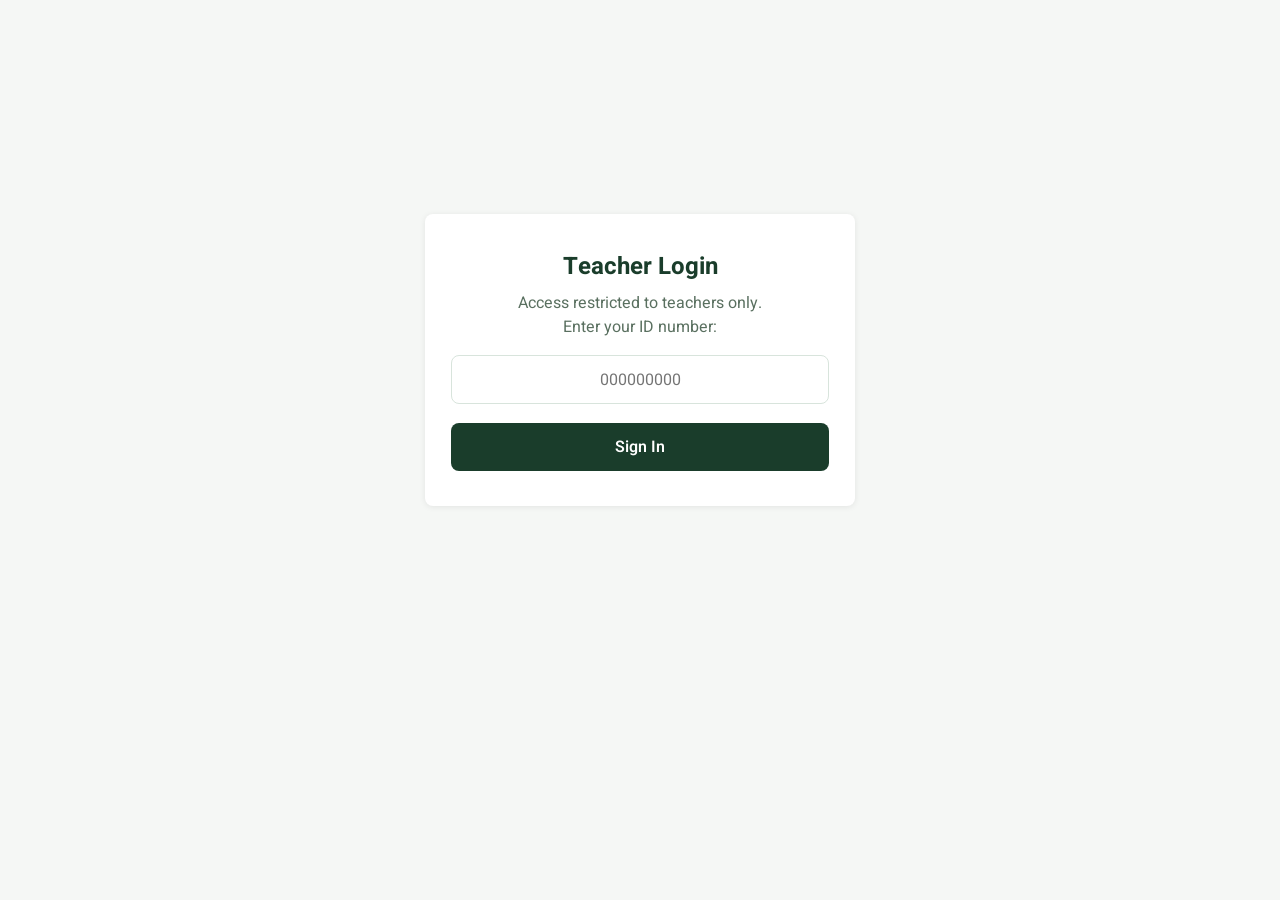
==== commit b902b06d: "Add Table of Contents to the readme" ====
--- a/client/index.html
+++ b/client/index.html
@@ -1,61 +1,341 @@
 <!DOCTYPE html>
 <html lang="en">
+
 <head>
-  <meta charset="UTF-8" /><meta name="viewport" content="width=device-width,initial-scale=1.0" />
+  <meta charset="UTF-8" />
+  <meta name="viewport" content="width=device-width,initial-scale=1.0" />
   <title>Trip Manager — Registration</title>
   <link href="https://fonts.googleapis.com/css2?family=Heebo:wght@400;500;600;700&display=swap" rel="stylesheet">
   <style>
-    :root{--p:#1a3d2b;--pd:#122a1e;--err:#dc2626;--bg:#f5f7f5;--card:#fff;--text:#1a2e1f;--muted:#5a7060;--border:#d8e4dc;--r:8px;--sh:0 1px 6px rgba(0,0,0,0.08)}
-    *,*::before,*::after{box-sizing:border-box;margin:0;padding:0}
-    body{font-family:'Heebo',sans-serif;background:var(--bg);color:var(--text);min-height:100vh}
-
-    header{background:var(--p);color:#fff;padding:.85rem 2rem;display:grid;grid-template-columns:1fr auto 1fr;align-items:center;box-shadow:0 1px 4px rgba(0,0,0,.22)}
-    .header-brand{font-size:1.1rem;font-weight:700;white-space:nowrap}
-    .header-center{text-align:center}
-    .header-center .class-label{font-size:1.5rem;font-weight:800;display:block;line-height:1.1}
-    .header-center .teacher-label{font-size:.82rem;opacity:.75;display:block;margin-top:.1rem}
-    .header-right{display:flex;align-items:center;justify-content:flex-end;gap:1.2rem}
-    header nav{display:flex;align-items:center;gap:1.2rem}
-    nav a{color:rgba(255,255,255,.78);text-decoration:none;font-weight:500;font-size:.93rem}
-    nav a:hover,nav a.active{color:#fff;text-decoration:underline}
-    .btn-so{background:rgba(255,255,255,.12);color:#fff;border:1px solid rgba(255,255,255,.3);border-radius:5px;padding:.32rem .85rem;font-size:.87rem;font-family:'Heebo',sans-serif;cursor:pointer}
-    .btn-so:hover{background:rgba(255,255,255,.22)}
-
-    .container{max-width:900px;margin:2rem auto;padding:0 1.5rem}
-    .card{background:var(--card);border-radius:var(--r);box-shadow:var(--sh);padding:2rem;margin-bottom:1.5rem}
-    .card h2{font-size:1.2rem;font-weight:600;margin-bottom:1.5rem;color:var(--p);border-bottom:2px solid var(--border);padding-bottom:.75rem}
-    .tabs{display:flex;gap:.5rem;margin-bottom:1.5rem}
-    .tab-btn{flex:1;padding:.75rem;border:2px solid var(--border);background:#fff;border-radius:8px;cursor:pointer;font-family:'Heebo',sans-serif;font-size:1rem;font-weight:500;color:var(--muted);transition:all .2s}
-    .tab-btn.active{background:var(--p);border-color:var(--p);color:#fff}
-    .tab-btn:hover:not(.active){border-color:var(--p);color:var(--p)}
-    .form-row{display:grid;grid-template-columns:1fr 1fr;gap:1rem}
-    .form-group{margin-bottom:1.2rem}
-    .form-group label{display:block;font-weight:500;margin-bottom:.4rem;font-size:.9rem}
-    .form-group input{width:100%;padding:.75rem 1rem;border:1.5px solid var(--border);border-radius:8px;font-family:'Heebo',sans-serif;font-size:1rem;transition:border-color .2s,box-shadow .2s}
-    .form-group input:focus{outline:none;border-color:var(--p);box-shadow:0 0 0 3px rgba(26,61,43,.12)}
-    .form-group input.auth-field{border-color:var(--p);background:#edf5f0}
-    .btn-primary{display:block;width:100%;padding:.75rem;margin-top:.5rem;border:none;border-radius:8px;background:var(--p);color:#fff;font-family:'Heebo',sans-serif;font-size:1rem;font-weight:600;cursor:pointer;transition:all .2s}
-    .btn-primary:hover{background:var(--pd);transform:translateY(-1px);box-shadow:0 4px 12px rgba(26,61,43,.25)}
-    .alert{padding:.85rem 1.2rem;border-radius:8px;font-weight:500;margin-top:1rem;display:none}
-    .alert.show{display:block;animation:fadeIn .3s ease}
-    .alert-success{background:#dcfce7;color:#166534;border:1px solid #86efac}
-    .alert-error{background:#fee2e2;color:#991b1b;border:1px solid #fca5a5}
-    @keyframes fadeIn{from{opacity:0;transform:translateY(-5px)}to{opacity:1;transform:translateY(0)}}
-    #loginScreen{min-height:80vh;display:flex;align-items:center;justify-content:center}
-    .login-card{width:100%;max-width:430px;background:#fff;border-radius:var(--r);box-shadow:var(--sh);padding:2.2rem 1.6rem;text-align:center}
-    .login-card h2{color:var(--p);margin-bottom:.45rem}
-    .login-card p{color:var(--muted);margin-bottom:1rem}
-    .login-card input{width:100%;border:1.5px solid var(--border);border-radius:8px;padding:.7rem 1rem;text-align:center;font-size:1rem;font-family:'Heebo',sans-serif;margin-bottom:.7rem}
-    #loginError{display:none;color:var(--err);margin-top:.4rem;font-size:.9rem}
-    #dashboard{display:none}
-    @media(max-width:600px){.form-row{grid-template-columns:1fr}header{grid-template-columns:1fr;text-align:center;gap:.4rem}.header-right{justify-content:center}}
+    :root {
+      --p: #1a3d2b;
+      --pd: #122a1e;
+      --err: #dc2626;
+      --bg: #f5f7f5;
+      --card: #fff;
+      --text: #1a2e1f;
+      --muted: #5a7060;
+      --border: #d8e4dc;
+      --r: 8px;
+      --sh: 0 1px 6px rgba(0, 0, 0, 0.08)
+    }
+
+    *,
+    *::before,
+    *::after {
+      box-sizing: border-box;
+      margin: 0;
+      padding: 0
+    }
+
+    body {
+      font-family: 'Heebo', sans-serif;
+      background: var(--bg);
+      color: var(--text);
+      min-height: 100vh
+    }
+
+    header {
+      background: var(--p);
+      color: #fff;
+      padding: .85rem 2rem;
+      display: grid;
+      grid-template-columns: 1fr auto 1fr;
+      align-items: center;
+      box-shadow: 0 1px 4px rgba(0, 0, 0, .22)
+    }
+
+    .header-brand {
+      font-size: 1.1rem;
+      font-weight: 700;
+      white-space: nowrap
+    }
+
+    .header-center {
+      text-align: center
+    }
+
+    .header-center .class-label {
+      font-size: 1.5rem;
+      font-weight: 800;
+      display: block;
+      line-height: 1.1
+    }
+
+    .header-center .teacher-label {
+      font-size: .82rem;
+      opacity: .75;
+      display: block;
+      margin-top: .1rem
+    }
+
+    .header-right {
+      display: flex;
+      align-items: center;
+      justify-content: flex-end;
+      gap: 1.2rem
+    }
+
+    header nav {
+      display: flex;
+      align-items: center;
+      gap: 1.2rem
+    }
+
+    nav a {
+      color: rgba(255, 255, 255, .78);
+      text-decoration: none;
+      font-weight: 500;
+      font-size: .93rem
+    }
+
+    nav a:hover,
+    nav a.active {
+      color: #fff;
+      text-decoration: underline
+    }
+
+    .btn-so {
+      background: rgba(255, 255, 255, .12);
+      color: #fff;
+      border: 1px solid rgba(255, 255, 255, .3);
+      border-radius: 5px;
+      padding: .32rem .85rem;
+      font-size: .87rem;
+      font-family: 'Heebo', sans-serif;
+      cursor: pointer
+    }
+
+    .btn-so:hover {
+      background: rgba(255, 255, 255, .22)
+    }
+
+    .container {
+      max-width: 900px;
+      margin: 2rem auto;
+      padding: 0 1.5rem
+    }
+
+    .card {
+      background: var(--card);
+      border-radius: var(--r);
+      box-shadow: var(--sh);
+      padding: 2rem;
+      margin-bottom: 1.5rem
+    }
+
+    .card h2 {
+      font-size: 1.2rem;
+      font-weight: 600;
+      margin-bottom: 1.5rem;
+      color: var(--p);
+      border-bottom: 2px solid var(--border);
+      padding-bottom: .75rem
+    }
+
+    .tabs {
+      display: flex;
+      gap: .5rem;
+      margin-bottom: 1.5rem
+    }
+
+    .tab-btn {
+      flex: 1;
+      padding: .75rem;
+      border: 2px solid var(--border);
+      background: #fff;
+      border-radius: 8px;
+      cursor: pointer;
+      font-family: 'Heebo', sans-serif;
+      font-size: 1rem;
+      font-weight: 500;
+      color: var(--muted);
+      transition: all .2s
+    }
+
+    .tab-btn.active {
+      background: var(--p);
+      border-color: var(--p);
+      color: #fff
+    }
+
+    .tab-btn:hover:not(.active) {
+      border-color: var(--p);
+      color: var(--p)
+    }
+
+    .form-row {
+      display: grid;
+      grid-template-columns: 1fr 1fr;
+      gap: 1rem
+    }
+
+    .form-group {
+      margin-bottom: 1.2rem
+    }
+
+    .form-group label {
+      display: block;
+      font-weight: 500;
+      margin-bottom: .4rem;
+      font-size: .9rem
+    }
+
+    .form-group input {
+      width: 100%;
+      padding: .75rem 1rem;
+      border: 1.5px solid var(--border);
+      border-radius: 8px;
+      font-family: 'Heebo', sans-serif;
+      font-size: 1rem;
+      transition: border-color .2s, box-shadow .2s
+    }
+
+    .form-group input:focus {
+      outline: none;
+      border-color: var(--p);
+      box-shadow: 0 0 0 3px rgba(26, 61, 43, .12)
+    }
+
+    .form-group input.auth-field {
+      border-color: var(--p);
+      background: #edf5f0
+    }
+
+    .btn-primary {
+      display: block;
+      width: 100%;
+      padding: .75rem;
+      margin-top: .5rem;
+      border: none;
+      border-radius: 8px;
+      background: var(--p);
+      color: #fff;
+      font-family: 'Heebo', sans-serif;
+      font-size: 1rem;
+      font-weight: 600;
+      cursor: pointer;
+      transition: all .2s
+    }
+
+    .btn-primary:hover {
+      background: var(--pd);
+      transform: translateY(-1px);
+      box-shadow: 0 4px 12px rgba(26, 61, 43, .25)
+    }
+
+    .alert {
+      padding: .85rem 1.2rem;
+      border-radius: 8px;
+      font-weight: 500;
+      margin-top: 1rem;
+      display: none
+    }
+
+    .alert.show {
+      display: block;
+      animation: fadeIn .3s ease
+    }
+
+    .alert-success {
+      background: #dcfce7;
+      color: #166534;
+      border: 1px solid #86efac
+    }
+
+    .alert-error {
+      background: #fee2e2;
+      color: #991b1b;
+      border: 1px solid #fca5a5
+    }
+
+    @keyframes fadeIn {
+      from {
+        opacity: 0;
+        transform: translateY(-5px)
+      }
+
+      to {
+        opacity: 1;
+        transform: translateY(0)
+      }
+    }
+
+    #loginScreen {
+      min-height: 80vh;
+      display: flex;
+      align-items: center;
+      justify-content: center
+    }
+
+    .login-card {
+      width: 100%;
+      max-width: 430px;
+      background: #fff;
+      border-radius: var(--r);
+      box-shadow: var(--sh);
+      padding: 2.2rem 1.6rem;
+      text-align: center
+    }
+
+    .login-card h2 {
+      color: var(--p);
+      margin-bottom: .45rem
+    }
+
+    .login-card p {
+      color: var(--muted);
+      margin-bottom: 1rem
+    }
+
+    .login-card input {
+      width: 100%;
+      border: 1.5px solid var(--border);
+      border-radius: 8px;
+      padding: .7rem 1rem;
+      text-align: center;
+      font-size: 1rem;
+      font-family: 'Heebo', sans-serif;
+      margin-bottom: .7rem
+    }
+
+    #loginError {
+      display: none;
+      color: var(--err);
+      margin-top: .4rem;
+      font-size: .9rem
+    }
+
+    #dashboard {
+      display: none
+    }
+
+    @media(max-width:600px) {
+      .form-row {
+        grid-template-columns: 1fr
+      }
+
+      header {
+        grid-template-columns: 1fr;
+        text-align: center;
+        gap: .4rem
+      }
+
+      .header-right {
+        justify-content: center
+      }
+    }
   </style>
 </head>
+
 <body>
   <section id="loginScreen">
     <div class="login-card">
       <h2>Teacher Login</h2>
-      <p>Access restricted to teachers only. Enter your ID number:</p>
+      <p>
+        Access restricted to teachers only.<br>
+        Enter your ID number:
+      </p>
       <input type="text" id="loginId" maxlength="9" placeholder="000000000"
         oninput="this.value=this.value.replace(/\D/g,'')" onkeydown="if(event.key==='Enter')login()" />
       <button class="btn-primary" onclick="login()">Sign In</button>
@@ -93,7 +373,8 @@
             <div class="form-group"><label>Last Name</label><input id="tLastName" placeholder="Levi" /></div>
           </div>
           <div class="form-row">
-            <div class="form-group"><label>ID Number (9 digits)</label><input id="tIdNumber" maxlength="9" placeholder="123456789" /></div>
+            <div class="form-group"><label>ID Number (9 digits)</label><input id="tIdNumber" maxlength="9"
+                placeholder="123456789" /></div>
             <div class="form-group"><label>Class</label><input id="tClassName" placeholder="6A" /></div>
           </div>
           <button type="submit" class="btn-primary">Register Teacher</button>
@@ -109,8 +390,10 @@
             <div class="form-group"><label>Last Name</label><input id="sLastName" placeholder="Cohen" /></div>
           </div>
           <div class="form-row">
-            <div class="form-group"><label>Student ID Number</label><input id="sIdNumber" maxlength="9" placeholder="987654321" /></div>
-            <div class="form-group"><label>Class (auto-filled)</label><input id="sClassName" placeholder="Auto-filled" readonly /></div>
+            <div class="form-group"><label>Student ID Number</label><input id="sIdNumber" maxlength="9"
+                placeholder="987654321" /></div>
+            <div class="form-group"><label>Class (auto-filled)</label><input id="sClassName" placeholder="Auto-filled"
+                readonly /></div>
           </div>
           <button type="submit" class="btn-primary">Register Student</button>
         </form>
@@ -133,7 +416,7 @@
 
     function switchTab(t) {
       $('formTeacher').style.display = t === 'teacher' ? 'block' : 'none';
-      $('formStudent').style.display  = t === 'student' ? 'block' : 'none';
+      $('formStudent').style.display = t === 'student' ? 'block' : 'none';
       $('tabTeacher').className = 'tab-btn' + (t === 'teacher' ? ' active' : '');
       $('tabStudent').className = 'tab-btn' + (t === 'student' ? ' active' : '');
     }
@@ -151,7 +434,7 @@
       $('dashboard').style.display = 'block';
       if (teacherClass) { $('sClassName').value = teacherClass; $('headerClass').textContent = `Class ${teacherClass}`; }
       if (authId) fetch(`${API}/api/teachers/${authId}`, { headers: { 'X-Teacher-ID': authId } })
-        .then(r => r.json()).then(t => { $('headerTeacher').textContent = `${t.first_name} ${t.last_name}`; }).catch(() => {});
+        .then(r => r.json()).then(t => { $('headerTeacher').textContent = `${t.first_name} ${t.last_name}`; }).catch(() => { });
     }
 
     async function login() {
@@ -172,7 +455,7 @@
 
     async function submitTeacher(e) {
       e.preventDefault();
-      const fn=$('tFirstName').value.trim(), ln=$('tLastName').value.trim(), id=$('tIdNumber').value.trim(), cls=$('tClassName').value.trim();
+      const fn = $('tFirstName').value.trim(), ln = $('tLastName').value.trim(), id = $('tIdNumber').value.trim(), cls = $('tClassName').value.trim();
       if (!fn || !ln) { showAlert('teacherAlert', 'First and last name are required', 'error'); return; }
       if (!/^\d{9}$/.test(id)) { showAlert('teacherAlert', 'ID number must be exactly 9 digits', 'error'); return; }
       if (!cls) { showAlert('teacherAlert', 'Class is required', 'error'); return; }
@@ -188,7 +471,7 @@
     async function submitStudent(e) {
       e.preventDefault();
       if (!authId) { showAlert('studentAlert', 'Not logged in', 'error'); return; }
-      const fn=$('sFirstName').value.trim(), ln=$('sLastName').value.trim(), id=$('sIdNumber').value.trim();
+      const fn = $('sFirstName').value.trim(), ln = $('sLastName').value.trim(), id = $('sIdNumber').value.trim();
       const cls = teacherClass || $('sClassName').value.trim();
       if (!fn || !ln) { showAlert('studentAlert', 'First and last name are required', 'error'); return; }
       if (!/^\d{9}$/.test(id)) { showAlert('studentAlert', 'Student ID must be exactly 9 digits', 'error'); return; }
@@ -205,4 +488,5 @@
     if (authId) openDashboard();
   </script>
 </body>
+
 </html>
